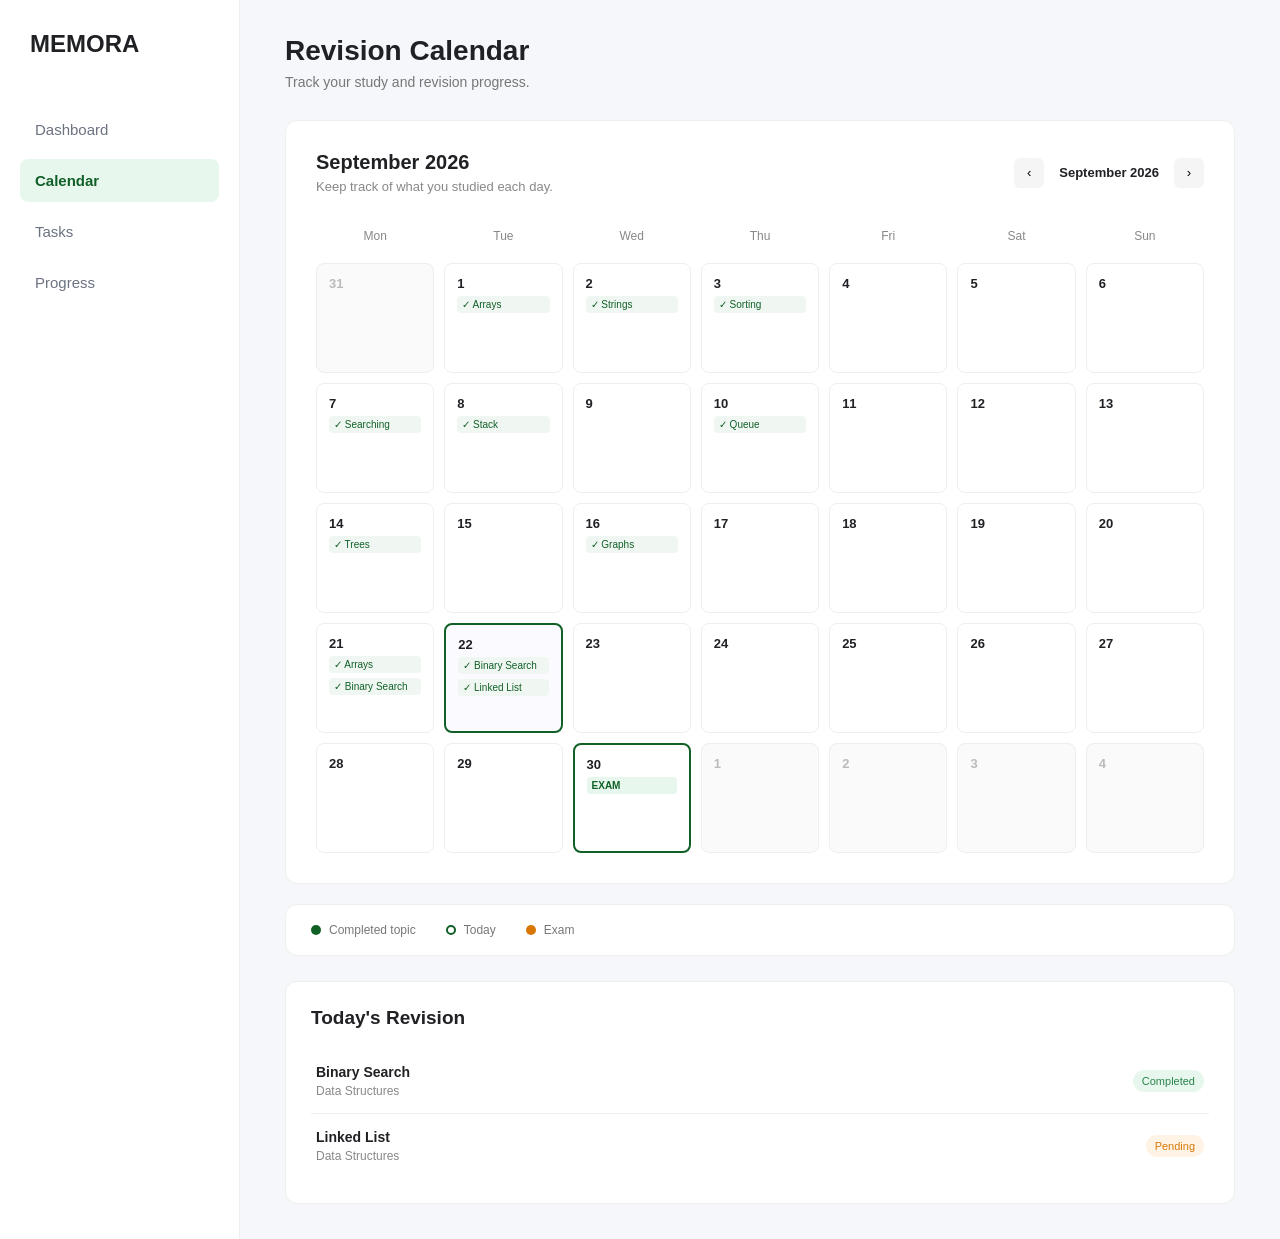
==== calendar.html @ a0c2cc6b "added functionality" ====
<!DOCTYPE html>
<html lang="en">

<head>

    <meta charset="UTF-8">

    <meta name="viewport" content="width=device-width, initial-scale=1.0">

    <title>Calendar - Memora</title>

    <link rel="stylesheet" href="style.css">


</head>


<body>
    <script src="script.js"></script>

    <div class="dashboard">


        <!-- ================= SIDEBAR ================= -->

        <aside class="sidebar">

            <div class="logo">
                <h2>MEMORA</h2>
            </div>


            <nav class="navigation">

                <a href="index.html" class="nav-item">
                    Dashboard
                </a>

                <a href="calendar.html" class="nav-item active">
                    Calendar
                </a>

                <a href="task.html" class="nav-item">
                    Tasks
                </a>

                <a href="progress.html" class="nav-item">
                    Progress
                </a>

            </nav>

        </aside>



        <!-- ================= MAIN ================= -->

        <main class="main-content">


            <header class="page-header">

                <div>

                    <h1>Revision Calendar</h1>

                    <p>
                        Track your study and revision progress.
                    </p>

                </div>

            </header>



            <!-- ================= CALENDAR CARD ================= -->

            <section class="calendar-page-card">


                <div class="calendar-top">

                    <div>

                        <h2>September 2026</h2>

                        <p>
                            Keep track of what you studied each day.
                        </p>

                    </div>


                    <div class="calendar-controls">

                        <button>‹</button>

                        <span>September 2026</span>

                        <button>›</button>

                    </div>

                </div>



                <!-- DAYS -->

                <div class="calendar large-calendar">


                    <div class="calendar-day-name">Mon</div>
                    <div class="calendar-day-name">Tue</div>
                    <div class="calendar-day-name">Wed</div>
                    <div class="calendar-day-name">Thu</div>
                    <div class="calendar-day-name">Fri</div>
                    <div class="calendar-day-name">Sat</div>
                    <div class="calendar-day-name">Sun</div>



                    <!-- WEEK 1 -->

                    <div class="day previous-month">
                        <span>31</span>
                    </div>

                    <div class="day">
                        <span>1</span>
                        <small>✓ Arrays</small>
                    </div>

                    <div class="day">
                        <span>2</span>
                        <small>✓ Strings</small>
                    </div>

                    <div class="day">
                        <span>3</span>
                        <small>✓ Sorting</small>
                    </div>

                    <div class="day">
                        <span>4</span>
                    </div>

                    <div class="day">
                        <span>5</span>
                    </div>

                    <div class="day">
                        <span>6</span>
                    </div>



                    <!-- WEEK 2 -->

                    <div class="day">
                        <span>7</span>
                        <small>✓ Searching</small>
                    </div>

                    <div class="day">
                        <span>8</span>
                        <small>✓ Stack</small>
                    </div>

                    <div class="day">
                        <span>9</span>
                    </div>

                    <div class="day">
                        <span>10</span>
                        <small>✓ Queue</small>
                    </div>

                    <div class="day">
                        <span>11</span>
                    </div>

                    <div class="day">
                        <span>12</span>
                    </div>

                    <div class="day">
                        <span>13</span>
                    </div>



                    <!-- WEEK 3 -->

                    <div class="day">
                        <span>14</span>
                        <small>✓ Trees</small>
                    </div>

                    <div class="day">
                        <span>15</span>
                    </div>

                    <div class="day">
                        <span>16</span>
                        <small>✓ Graphs</small>
                    </div>

                    <div class="day">
                        <span>17</span>
                    </div>

                    <div class="day">
                        <span>18</span>
                    </div>

                    <div class="day">
                        <span>19</span>
                    </div>

                    <div class="day">
                        <span>20</span>
                    </div>



                    <!-- WEEK 4 -->

                    <div class="day">
                        <span>21</span>

                        <small>✓ Arrays</small>

                        <small>✓ Binary Search</small>

                    </div>


                    <div class="day today">

                        <span>22</span>

                        <small>✓ Binary Search</small>

                        <small>✓ Linked List</small>

                    </div>


                    <div class="day">
                        <span>23</span>
                    </div>

                    <div class="day">
                        <span>24</span>
                    </div>

                    <div class="day">
                        <span>25</span>
                    </div>

                    <div class="day">
                        <span>26</span>
                    </div>

                    <div class="day">
                        <span>27</span>
                    </div>



                    <!-- WEEK 5 -->

                    <div class="day">
                        <span>28</span>
                    </div>

                    <div class="day">
                        <span>29</span>
                    </div>

                    <div class="day exam-day">

                        <span>30</span>

                        <small>EXAM</small>

                    </div>


                    <div class="day next-month">
                        <span>1</span>
                    </div>

                    <div class="day next-month">
                        <span>2</span>
                    </div>

                    <div class="day next-month">
                        <span>3</span>
                    </div>

                    <div class="day next-month">
                        <span>4</span>
                    </div>


                </div>

            </section>



            <!-- ================= LEGEND ================= -->

            <section class="calendar-info">

                <div class="legend-item">

                    <span class="legend completed-dot"></span>

                    <p>Completed topic</p>

                </div>


                <div class="legend-item">

                    <span class="legend today-dot"></span>

                    <p>Today</p>

                </div>


                <div class="legend-item">

                    <span class="legend exam-dot"></span>

                    <p>Exam</p>

                </div>

            </section>



            <!-- ================= TODAY ================= -->

            <section class="calendar-summary">

                <h2>Today's Revision</h2>

                <div class="revision-list">

                    <div class="revision-item">

                        <div>

                            <h3>Binary Search</h3>

                            <p>Data Structures</p>

                        </div>

                        <span class="completed-label">
                            Completed
                        </span>

                    </div>


                    <div class="revision-item">

                        <div>

                            <h3>Linked List</h3>

                            <p>Data Structures</p>

                        </div>

                        <span class="pending-label">
                            Pending
                        </span>

                    </div>

                </div>

            </section>


        </main>

    </div>

</body>

</html>
---- style.css ----
/* =========================================================
   RESET
========================================================= */

* {
    margin: 0;
    padding: 0;
    box-sizing: border-box;
}


body {
    font-family: Arial, sans-serif;

    background-color: #f5f7fb;

    color: #202124;
}


/* =========================================================
   DASHBOARD LAYOUT
========================================================= */

.dashboard {
    min-height: 100vh;

    display: flex;
}


/* =========================================================
   SIDEBAR
========================================================= */

.sidebar {
    width: 240px;

    min-height: 100vh;

    background-color: white;

    padding: 30px 20px;

    display: flex;
    flex-direction: column;

    border-right: 1px solid #eeeeee;

    flex-shrink: 0;
}


/* LOGO */

.logo {
    margin-bottom: 50px;

    padding-left: 10px;
}


.logo h2 {
    font-size: 24px;
}


.logo span {
    color: #106027;
}


/* NAVIGATION */

.navigation {
    display: flex;

    flex-direction: column;

    gap: 8px;
}


.nav-item {
    text-decoration: none;

    color: #6b7280;

    padding: 13px 15px;

    border-radius: 8px;

    display: flex;

    align-items: center;

    gap: 12px;

    font-size: 15px;
}


.nav-item:hover {
    background-color: #f0f7f2;

    color: #106027;
}


.nav-item.active {
    background-color: #e8f7ed;

    color: #106027;

    font-weight: 600;
}


/* =========================================================
   MAIN CONTENT
========================================================= */

.main-content {
    flex: 1;

    padding: 35px 45px;

    max-width: 1500px;

    width: 100%;
}


/* =========================================================
   HEADER
========================================================= */

.header {
    display: flex;

    justify-content: space-between;

    align-items: center;

    margin-bottom: 30px;
}


.welcome h1 {
    font-size: 28px;

    margin-bottom: 7px;
}


.welcome p {
    color: #777;

    font-size: 14px;
}


/* =========================================================
   GENERAL PAGE HEADER
   Used on Calendar, Tasks and Progress
========================================================= */

.page-header {
    display: flex;

    justify-content: space-between;

    align-items: center;

    margin-bottom: 30px;
}


.page-header h1 {
    font-size: 28px;

    margin-bottom: 7px;
}


.page-header p {
    color: #777;

    font-size: 14px;
}


/* =========================================================
   EXAM CARD
========================================================= */

.exam-card {
    background-color: #106027;

    color: white;

    border-radius: 15px;

    padding: 28px 32px;

    display: flex;

    align-items: center;

    justify-content: space-between;

    margin-bottom: 25px;
}


.small-heading {
    font-size: 11px;

    letter-spacing: 1px;

    opacity: 0.8;

    margin-bottom: 8px;
}


.exam-info h2 {
    font-size: 22px;

    margin-bottom: 8px;
}


.exam-date {
    font-size: 13px;

    opacity: 0.8;
}


.exam-countdown {
    text-align: center;
}


.exam-countdown span {
    font-size: 38px;

    font-weight: bold;
}


.exam-countdown p {
    font-size: 12px;

    opacity: 0.8;
}


.good-luck {
    text-align: right;
}


.good-luck p {
    font-size: 19px;

    font-weight: bold;

    margin-bottom: 5px;
}


.good-luck span {
    font-size: 13px;

    opacity: 0.8;
}


/* =========================================================
   STATISTICS
========================================================= */

.stats {
    display: grid;

    grid-template-columns: repeat(3, 1fr);

    gap: 20px;

    margin-bottom: 25px;
}


.stat-card {
    background-color: white;

    padding: 22px;

    border-radius: 12px;

    border: 1px solid #eeeeee;
}


.stat-top {
    display: flex;

    justify-content: space-between;

    align-items: center;

    margin-bottom: 15px;
}


.stat-top p {
    color: #777;

    font-size: 14px;
}


.stat-top span {
    color: #106027;

    font-weight: bold;
}


.stat-card h2 {
    font-size: 28px;

    margin-bottom: 8px;
}


.stat-description {
    color: #888;

    font-size: 12px;
}


/* =========================================================
   PROGRESS BAR
========================================================= */

.progress-bar {
    height: 7px;

    width: 100%;

    background-color: #eeeeee;

    border-radius: 10px;

    overflow: hidden;
}


.progress {
    height: 100%;

    width: 68%;

    background-color: #106027;
}


/* =========================================================
   TODAY'S PLAN
========================================================= */

.today-section,
.calendar-section {
    background-color: white;

    padding: 25px;

    border-radius: 12px;

    border: 1px solid #eeeeee;

    margin-bottom: 25px;
}


.section-header {
    display: flex;

    justify-content: space-between;

    align-items: center;

    margin-bottom: 20px;
}


.section-header h2 {
    font-size: 19px;

    margin-bottom: 5px;
}


.section-header p {
    color: #888;

    font-size: 13px;
}


/* =========================================================
   ADD TASK BUTTON
========================================================= */

.add-task {
    border: none;

    background-color: #106027;

    color: white;

    padding: 10px 16px;

    border-radius: 8px;

    cursor: pointer;

    font-size: 13px;
}


.add-task:hover {
    background-color: #087a28;
}


/* =========================================================
   TASK LIST
========================================================= */

.task-list {
    display: flex;

    flex-direction: column;
}


.task {
    display: flex;

    align-items: center;

    gap: 15px;

    padding: 15px 5px;

    border-bottom: 1px solid #eeeeee;
}


.task:last-child {
    border-bottom: none;
}


.task input {
    width: 17px;

    height: 17px;

    cursor: pointer;
}


.task-content {
    flex: 1;
}


.task-content h3 {
    font-size: 14px;

    margin-bottom: 4px;
}


.task-content p {
    font-size: 12px;

    color: #888;
}


/* TASK LABELS */

.task-status,
.task-priority {
    font-size: 11px;

    padding: 5px 9px;

    border-radius: 20px;
}


.task-status {
    background-color: #e8f7ed;

    color: #26834a;
}


.task-priority {
    background-color: #fff3e6;

    color: #d97706;
}


.task.completed .task-content h3 {
    text-decoration: line-through;

    color: #999;
}


/* =========================================================
   CALENDAR CONTROLS
========================================================= */

.calendar-controls {
    display: flex;

    align-items: center;

    gap: 15px;
}


.calendar-controls button {
    border: none;

    background-color: #f5f5f5;

    width: 30px;

    height: 30px;

    border-radius: 6px;

    cursor: pointer;
}


.calendar-controls button:hover {
    background-color: #e8f7ed;

    color: #106027;
}


.calendar-controls span {
    font-size: 13px;

    font-weight: 600;
}


/* =========================================================
   CALENDAR
========================================================= */

.calendar {
    display: grid;

    grid-template-columns: repeat(7, 1fr);

    gap: 8px;
}


.calendar-day-name {
    text-align: center;

    color: #888;

    font-size: 12px;

    padding: 10px;
}


.day {
    min-height: 80px;

    padding: 10px;

    border: 1px solid #eeeeee;

    border-radius: 8px;

    display: flex;

    flex-direction: column;

    gap: 5px;
}


.day>span {
    font-size: 13px;

    font-weight: 600;
}


.day small {
    font-size: 10px;

    color: #106027;

    background-color: #f0f7f2;

    padding: 3px 5px;

    border-radius: 4px;
}


.day.today {
    border: 2px solid #106027;

    background-color: #fafaff;
}


.next-month,
.previous-month {
    color: #bbb;

    background-color: #fafafa;
}


/* =========================================================
   CALENDAR PAGE
========================================================= */

.calendar-page-card {
    background-color: white;

    padding: 30px;

    border-radius: 12px;

    border: 1px solid #eeeeee;

    margin-bottom: 20px;
}


.calendar-top {
    display: flex;

    justify-content: space-between;

    align-items: center;

    margin-bottom: 25px;
}


.calendar-top h2 {
    font-size: 20px;

    margin-bottom: 5px;
}


.calendar-top p {
    color: #888;

    font-size: 13px;
}


/* LARGE CALENDAR */

.large-calendar {
    gap: 10px;
}


.large-calendar .day {
    min-height: 110px;

    padding: 12px;
}


/* EXAM DAY */

.exam-day {
    border: 2px solid #106027;
}


.exam-day small {
    background-color: #e8f7ed !important;

    color: #106027 !important;

    font-weight: bold;
}


/* =========================================================
   CALENDAR LEGEND
========================================================= */

.calendar-info {
    background-color: white;

    padding: 18px 25px;

    border-radius: 12px;

    border: 1px solid #eeeeee;

    display: flex;

    gap: 30px;

    margin-bottom: 25px;
}


.legend-item {
    display: flex;

    align-items: center;

    gap: 8px;
}


.legend-item p {
    font-size: 12px;

    color: #777;
}


.legend {
    width: 10px;

    height: 10px;

    border-radius: 50%;
}


.completed-dot {
    background-color: #106027;
}


.today-dot {
    border: 2px solid #106027;
}


.exam-dot {
    background-color: #d97706;
}


/* =========================================================
   CALENDAR TODAY'S REVISION
========================================================= */

.calendar-summary {
    background-color: white;

    padding: 25px;

    border-radius: 12px;

    border: 1px solid #eeeeee;
}


.calendar-summary h2 {
    font-size: 19px;

    margin-bottom: 20px;
}


.revision-list {
    display: flex;

    flex-direction: column;
}


.revision-item {
    display: flex;

    justify-content: space-between;

    align-items: center;

    padding: 15px 5px;

    border-bottom: 1px solid #eeeeee;
}


.revision-item:last-child {
    border-bottom: none;
}


.revision-item h3 {
    font-size: 14px;

    margin-bottom: 4px;
}


.revision-item p {
    font-size: 12px;

    color: #888;
}


.completed-label,
.pending-label {
    font-size: 11px;

    padding: 5px 9px;

    border-radius: 20px;
}


.completed-label {
    background-color: #e8f7ed;

    color: #26834a;
}


.pending-label {
    background-color: #fff3e6;

    color: #d97706;
}


/* =========================================================
   TASK PAGE
========================================================= */


/* TASK FILTERS */

.task-filters {
    display: flex;

    gap: 10px;

    margin-bottom: 25px;
}


.filter {
    border: 1px solid #eeeeee;

    background-color: white;

    padding: 9px 15px;

    border-radius: 7px;

    cursor: pointer;

    color: #777;

    font-size: 12px;
}


.filter:hover {
    color: #106027;
}


.filter.active {
    background-color: #106027;

    color: white;

    border-color: #106027;
}


/* ALL TASKS */

.all-tasks {
    background-color: white;

    border: 1px solid #eeeeee;

    border-radius: 12px;

    padding: 25px;
}


.task-group {
    margin-bottom: 30px;
}


.task-group:last-child {
    margin-bottom: 0;
}


.task-group h2 {
    font-size: 17px;

    margin-bottom: 15px;
}


/* FULL TASK */

.full-task {
    display: flex;

    align-items: center;

    gap: 15px;

    padding: 17px 5px;

    border-bottom: 1px solid #eeeeee;
}


.full-task:last-child {
    border-bottom: none;
}


.full-task input {
    width: 17px;

    height: 17px;

    cursor: pointer;
}


.full-task .task-content {
    flex: 1;
}


.full-task h3 {
    font-size: 14px;

    margin-bottom: 5px;
}


.full-task p {
    font-size: 12px;

    color: #888;
}


/* TASK PRIORITY */

.high-priority,
.medium-priority,
.full-task .task-status {
    font-size: 11px;

    padding: 5px 9px;

    border-radius: 20px;
}


.high-priority {
    background-color: #fff3e6;

    color: #d97706;
}


.medium-priority {
    background-color: #f0f0ff;

    color: #6366f1;
}


/* =========================================================
   PROGRESS PAGE
========================================================= */


/* OVERALL PROGRESS */

.overall-progress {
    background-color: white;

    border: 1px solid #eeeeee;

    border-radius: 12px;

    padding: 30px;

    display: flex;

    align-items: center;

    gap: 50px;

    margin-bottom: 25px;
}


/* PROGRESS CIRCLE */

.progress-circle {
    width: 150px;

    height: 150px;

    border-radius: 50%;

    border: 12px solid #e8f7ed;

    border-top-color: #106027;

    display: flex;

    align-items: center;

    justify-content: center;

    flex-shrink: 0;
}


.progress-circle div {
    text-align: center;
}


.progress-circle strong {
    display: block;

    font-size: 30px;
}


.progress-circle span {
    font-size: 11px;

    color: #888;
}


/* PROGRESS INFO */

.progress-info {
    flex: 1;
}


.progress-info h2 {
    font-size: 20px;

    margin-bottom: 7px;
}


.progress-info>p {
    color: #888;

    font-size: 13px;

    margin-bottom: 20px;
}


/* LARGE PROGRESS */

.large-progress-bar {
    height: 8px;

    background-color: #eeeeee;

    border-radius: 10px;

    overflow: hidden;

    margin-bottom: 20px;
}


.large-progress {
    height: 100%;

    width: 68%;

    background-color: #106027;
}


/* PROGRESS NUMBERS */

.progress-numbers {
    display: flex;

    gap: 40px;
}


.progress-numbers strong {
    display: block;

    font-size: 20px;
}


.progress-numbers span {
    font-size: 11px;

    color: #888;
}


/* =========================================================
   SUBJECT PROGRESS
========================================================= */

.subject-section {
    background-color: white;

    border: 1px solid #eeeeee;

    border-radius: 12px;

    padding: 25px;

    margin-bottom: 25px;
}


.subject-section h2,
.activity-section h2 {
    font-size: 19px;

    margin-bottom: 25px;
}


.subject {
    margin-bottom: 22px;
}


.subject:last-child {
    margin-bottom: 0;
}


.subject-header {
    display: flex;

    justify-content: space-between;

    margin-bottom: 8px;

    font-size: 13px;
}


.subject-header strong {
    color: #106027;
}


.subject-bar {
    height: 7px;

    background-color: #eeeeee;

    border-radius: 10px;

    overflow: hidden;
}


.subject-fill {
    height: 100%;

    background-color: #106027;
}


/* =========================================================
   AT RISK
========================================================= */

.risk-section {
    background-color: white;

    border: 1px solid #eeeeee;

    border-radius: 12px;

    padding: 25px;

    margin-bottom: 25px;
}


.risk-section .section-header {
    margin-bottom: 10px;
}


.risk-item {
    display: flex;

    justify-content: space-between;

    align-items: center;

    padding: 15px 5px;

    border-bottom: 1px solid #eeeeee;
}


.risk-item:last-child {
    border-bottom: none;
}


.risk-item h3 {
    font-size: 14px;

    margin-bottom: 4px;
}


.risk-item p {
    font-size: 12px;

    color: #888;
}


.risk-item span {
    font-size: 11px;

    padding: 5px 9px;

    border-radius: 20px;

    background-color: #fff3e6;

    color: #d97706;
}


/* =========================================================
   RECENT ACTIVITY
========================================================= */

.activity-section {
    background-color: white;

    border: 1px solid #eeeeee;

    border-radius: 12px;

    padding: 25px;
}


.activity {
    display: flex;

    align-items: center;

    gap: 15px;

    padding: 14px 5px;

    border-bottom: 1px solid #eeeeee;
}


.activity:last-child {
    border-bottom: none;
}


.activity>span {
    width: 30px;

    height: 30px;

    border-radius: 50%;

    background-color: #e8f7ed;

    color: #106027;

    display: flex;

    align-items: center;

    justify-content: center;

    font-size: 12px;
}


.activity h3 {
    font-size: 13px;

    margin-bottom: 4px;
}


.activity p {
    color: #888;

    font-size: 11px;
}


/* =========================================================
   RESPONSIVE DESIGN
========================================================= */


/* TABLET */

@media (max-width: 900px) {

    .sidebar {
        width: 190px;
    }


    .main-content {
        padding: 25px;
    }


    .exam-card {
        flex-direction: column;

        align-items: flex-start;

        gap: 20px;
    }


    .good-luck {
        text-align: left;
    }


    .overall-progress {
        gap: 30px;
    }

}


/* MOBILE */

@media (max-width: 700px) {

    .sidebar {
        display: none;
    }


    .main-content {
        padding: 20px;
    }


    .stats {
        grid-template-columns: 1fr;
    }


    .header {
        flex-direction: column;

        align-items: flex-start;

        gap: 20px;
    }


    .page-header {
        flex-direction: column;

        align-items: flex-start;

        gap: 15px;
    }


    .calendar {
        overflow-x: auto;

        min-width: 650px;
    }


    .calendar-page-card {
        overflow-x: auto;
    }


    .calendar-top {
        flex-direction: column;

        align-items: flex-start;

        gap: 20px;
    }


    .calendar-info {
        flex-direction: column;

        gap: 12px;
    }


    .overall-progress {
        flex-direction: column;

        align-items: flex-start;

        gap: 25px;
    }


    .progress-numbers {
        gap: 20px;
    }


    .task-filters {
        overflow-x: auto;

        padding-bottom: 5px;
    }

}


/* SMALL MOBILE */

@media (max-width: 500px) {

    .exam-card {
        padding: 22px;
    }


    .exam-info h2 {
        font-size: 18px;
    }


    .calendar-page-card,
    .all-tasks,
    .overall-progress,
    .subject-section,
    .risk-section,
    .activity-section {
        padding: 20px;
    }


    .full-task,
    .task,
    .revision-item,
    .risk-item {
        gap: 10px;
    }


    .progress-circle {
        width: 130px;

        height: 130px;
    }


    .progress-circle strong {
        font-size: 26px;
    }

}
/* =================================
   ADD TASK MODAL
================================= */

/* Dark background behind popup */

.modal-overlay {
    display: none;

    position: fixed;

    top: 0;
    left: 0;

    width: 100%;
    height: 100%;

    background: rgba(0, 0, 0, 0.45);

    justify-content: center;
    align-items: center;

    z-index: 9999;
}


/* Popup box */

.task-modal {
    width: 420px;

    background: white;

    padding: 25px;

    border-radius: 12px;

    box-shadow: 0 10px 40px rgba(0, 0, 0, 0.2);
}


/* Popup heading */

.modal-header {
    display: flex;

    justify-content: space-between;
    align-items: center;

    margin-bottom: 20px;
}

.modal-header h2 {
    margin: 0;

    font-size: 22px;

    color: #202124;
}


/* Close button */

.close-modal {
    border: none;

    background: transparent;

    font-size: 28px;

    color: #777;

    cursor: pointer;

    line-height: 1;
}

.close-modal:hover {
    color: #202124;
}


/* Form */

#newTaskForm {
    display: flex;

    flex-direction: column;

    gap: 8px;
}


/* Labels */

#newTaskForm label {
    font-size: 14px;

    font-weight: 600;

    color: #333;

    margin-top: 8px;
}


/* Inputs */

#newTaskForm input,
#newTaskForm select {
    width: 100%;

    padding: 11px 12px;

    border: 1px solid #dcdcdc;

    border-radius: 7px;

    font-size: 14px;

    background: white;

    outline: none;
}

#newTaskForm input:focus,
#newTaskForm select:focus {
    border-color: #106027;
}


/* Add Task button */

.save-task {
    width: 100%;

    margin-top: 15px;

    padding: 12px;

    border: none;

    border-radius: 7px;

    background: #106027;

    color: white;

    font-size: 15px;

    font-weight: 600;

    cursor: pointer;
}

.save-task:hover {
    background: #0b4d20;
}
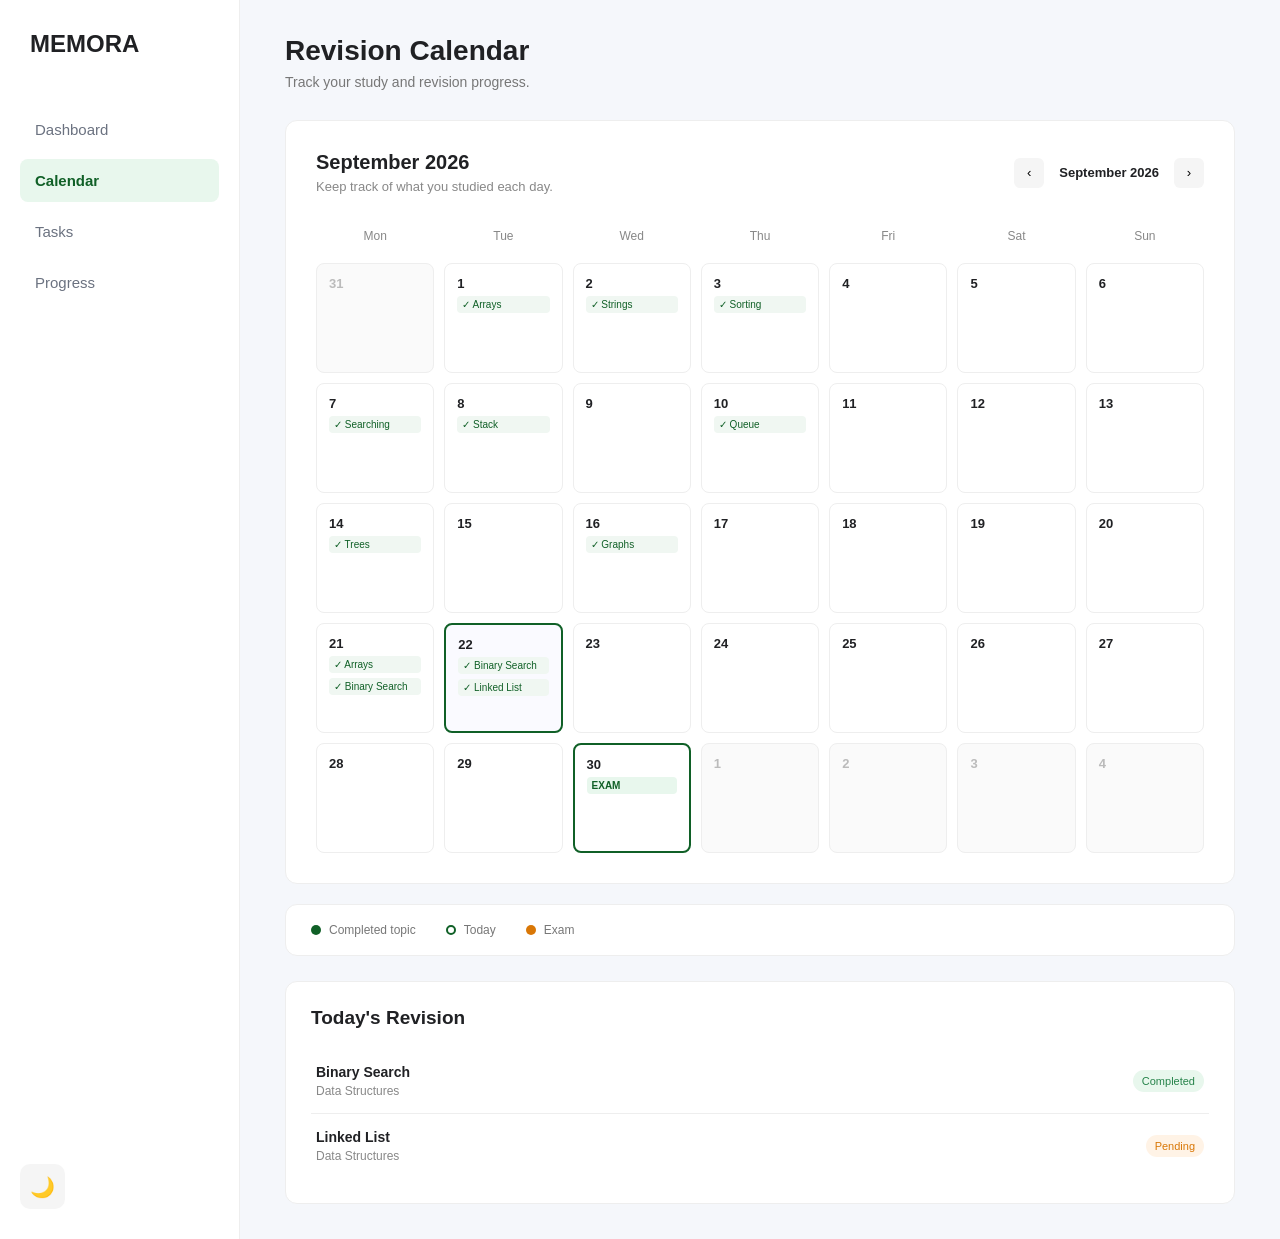
==== commit 731863a3: "Add dark mode styling" ====
--- a/calendar.html
+++ b/calendar.html
@@ -50,6 +50,10 @@
 
             </nav>
 
+            <!-- Night Mode -->
+            <button id="darkModeBtn" class="dark-mode-btn">
+                🌙
+            </button>
         </aside>
 
 
--- a/style.css
+++ b/style.css
@@ -48,8 +48,8 @@
     border-right: 1px solid #eeeeee;
 
     flex-shrink: 0;
-}
-
+    position: relative;
+}
 
 /* LOGO */
 
@@ -1640,19 +1640,19 @@
 
 #newTaskForm input,
 #newTaskForm select {
-    width: 100%;
-
-    padding: 11px 12px;
-
-    border: 1px solid #dcdcdc;
-
-    border-radius: 7px;
-
-    font-size: 14px;
-
-    background: white;
-
-    outline: none;
+    width:100%;
+
+    padding:11px 12px;
+
+    border:1px solid #dcdcdc;
+
+    border-radius:7px;
+
+    font-size:14px;
+
+    background:white;
+
+    outline:none;
 }
 
 #newTaskForm input:focus,
@@ -1664,27 +1664,297 @@
 /* Add Task button */
 
 .save-task {
-    width: 100%;
-
-    margin-top: 15px;
-
-    padding: 12px;
-
-    border: none;
-
-    border-radius: 7px;
-
-    background: #106027;
-
-    color: white;
-
-    font-size: 15px;
-
-    font-weight: 600;
-
-    cursor: pointer;
+    width:100%;
+
+    margin-top:15px;
+
+    padding:12px;
+
+    border:none;
+
+    border-radius:7px;
+
+    background:#106027;
+
+    color:white;
+
+    font-size:15px;
+
+    font-weight:600;
+
+    cursor:pointer;
 }
 
 .save-task:hover {
     background: #0b4d20;
 }
+
+
+/* Dark Mode */
+
+
+body.dark-mode {
+    background-color: #121212;
+    color: #f5f5f5;
+}
+
+/* Sidebar */
+
+body.dark-mode .sidebar {
+    background-color: #181818;
+    border-color: #333;
+}
+
+body.dark-mode .nav-item {
+    color: #aaa;
+}
+
+body.dark-mode .nav-item:hover {
+    background-color: #252525;
+}
+
+body.dark-mode .nav-item.active {
+    background-color: #263b2d;
+    color: #7ee49a;
+}
+
+/* Main headings and text */
+
+body.dark-mode h1,
+body.dark-mode h2,
+body.dark-mode h3,
+body.dark-mode p,
+body.dark-mode span {
+    color: #f5f5f5;
+}
+
+/* Cards */
+
+body.dark-mode .stat-card,
+body.dark-mode .today-section,
+body.dark-mode .calendar-section,
+body.dark-mode .calendar-page-card,
+body.dark-mode .calendar-info,
+body.dark-mode .calendar-summary,
+body.dark-mode .all-tasks,
+body.dark-mode .overall-progress,
+body.dark-mode .subject-section,
+body.dark-mode .risk-section,
+body.dark-mode .activity-section {
+    background-color: #1e1e1e;
+    border-color: #333;
+}
+
+/* Tasks */
+
+body.dark-mode .task,
+body.dark-mode .full-task,
+body.dark-mode .revision-item,
+body.dark-mode .risk-item,
+body.dark-mode .activity {
+    background-color: #1e1e1e;
+    border-color: #333;
+}
+
+/* Calendar */
+
+body.dark-mode .day {
+    background-color: #1e1e1e;
+    border-color: #333;
+}
+
+body.dark-mode .next-month,
+body.dark-mode .previous-month {
+    background-color: #181818;
+    color: #666;
+}
+
+/* Buttons */
+
+body.dark-mode .calendar-controls button,
+body.dark-mode .filter {
+    background-color: #2a2a2a;
+    color: #eee;
+    border-color: #444;
+}
+
+/* Theme button */
+
+body.dark-mode .theme-toggle {
+    background-color: #2a2a2a;
+    color: white;
+}
+
+
+
+/* Dark Mode Button */
+
+.dark-mode-btn{
+     margin-top: auto;
+
+    width: 45px;
+    height: 45px;
+
+    border: none;
+    border-radius: 10px;
+
+    background-color: #f5f5f5;
+
+    cursor: pointer;
+
+    font-size: 20px;
+
+    align-self: flex-start;
+}
+
+.dark-mode-btn:hover{
+    background-color:#e8f7ed;
+}
+
+.theme-toggle {
+    position: absolute;
+    bottom: 30px;
+    right: 20px;
+
+    width: 45px;
+    height: 45px;
+
+    border: none;
+    border-radius: 10px;
+
+    background-color: #f5f5f5;
+    font-size: 20px;
+
+    cursor: pointer;
+}
+
+.theme-toggle:hover {
+    background-color: #e8e8e8;
+}
+
+/* Dark Mode - Add Task Modal */
+
+body.dark-mode .task-modal {
+    background-color: #1e1e1e;
+    color: #f5f5f5;
+}
+
+body.dark-mode .modal-header h2 {
+    color: #f5f5f5;
+}
+
+body.dark-mode #newTaskForm label {
+    color: #ddd;
+}
+
+body.dark-mode #newTaskForm input,
+body.dark-mode #newTaskForm select {
+    background-color: #2a2a2a;
+    color: #f5f5f5;
+    border-color: #444;
+}
+
+body.dark-mode #newTaskForm input::placeholder {
+    color: #999;
+}
+
+body.dark-mode .close-modal {
+    color: #aaa;
+}
+
+body.dark-mode .close-modal:hover {
+    color: white;
+}
+
+/* Dark Mode Additional Fixes */
+
+/* Typography fixes for contrast */
+body.dark-mode .task-content p,
+body.dark-mode .full-task p,
+body.dark-mode .revision-item p,
+body.dark-mode .risk-item p,
+body.dark-mode .activity p,
+body.dark-mode .stat-description,
+body.dark-mode .stat-top p,
+body.dark-mode .welcome p,
+body.dark-mode .page-header p,
+body.dark-mode .section-header p,
+body.dark-mode .calendar-top p,
+body.dark-mode .legend-item p,
+body.dark-mode .progress-info > p,
+body.dark-mode .calendar-day-name,
+body.dark-mode .subject-header {
+    color: #aaa;
+}
+
+body.dark-mode .logo span,
+body.dark-mode .stat-top span,
+body.dark-mode .subject-header strong {
+    color: #7ee49a;
+}
+
+body.dark-mode .progress-circle span,
+body.dark-mode .progress-numbers span,
+body.dark-mode .exam-countdown p,
+body.dark-mode .good-luck span {
+    color: #aaa;
+}
+
+/* Labels and Tags */
+body.dark-mode .task-status,
+body.dark-mode .completed-label,
+body.dark-mode .day small,
+body.dark-mode .activity > span {
+    background-color: #1a2e21;
+    color: #7ee49a;
+}
+
+body.dark-mode .exam-day small {
+    background-color: #1a2e21 !important;
+    color: #7ee49a !important;
+}
+
+body.dark-mode .task-priority,
+body.dark-mode .high-priority,
+body.dark-mode .pending-label,
+body.dark-mode .risk-item span {
+    background-color: #3d2a13;
+    color: #ffb866;
+}
+
+body.dark-mode .medium-priority {
+    background-color: #22223b;
+    color: #9a9dff;
+}
+
+/* Progress Bars */
+body.dark-mode .progress-bar,
+body.dark-mode .large-progress-bar,
+body.dark-mode .subject-bar {
+    background-color: #333;
+}
+
+body.dark-mode .progress-circle {
+    border-color: #1a2e21;
+    border-top-color: #7ee49a;
+}
+
+/* Calendar elements */
+body.dark-mode .day.today {
+    border-color: #7ee49a;
+    background-color: #1a2e21;
+}
+
+body.dark-mode .exam-day {
+    border-color: #ffb866;
+}
+
+/* Dark Mode Button */
+body.dark-mode .dark-mode-btn {
+    background-color: #2a2a2a;
+    color: #f5f5f5;
+}
+
+body.dark-mode .dark-mode-btn:hover {
+    background-color: #3a3a3a;
+}
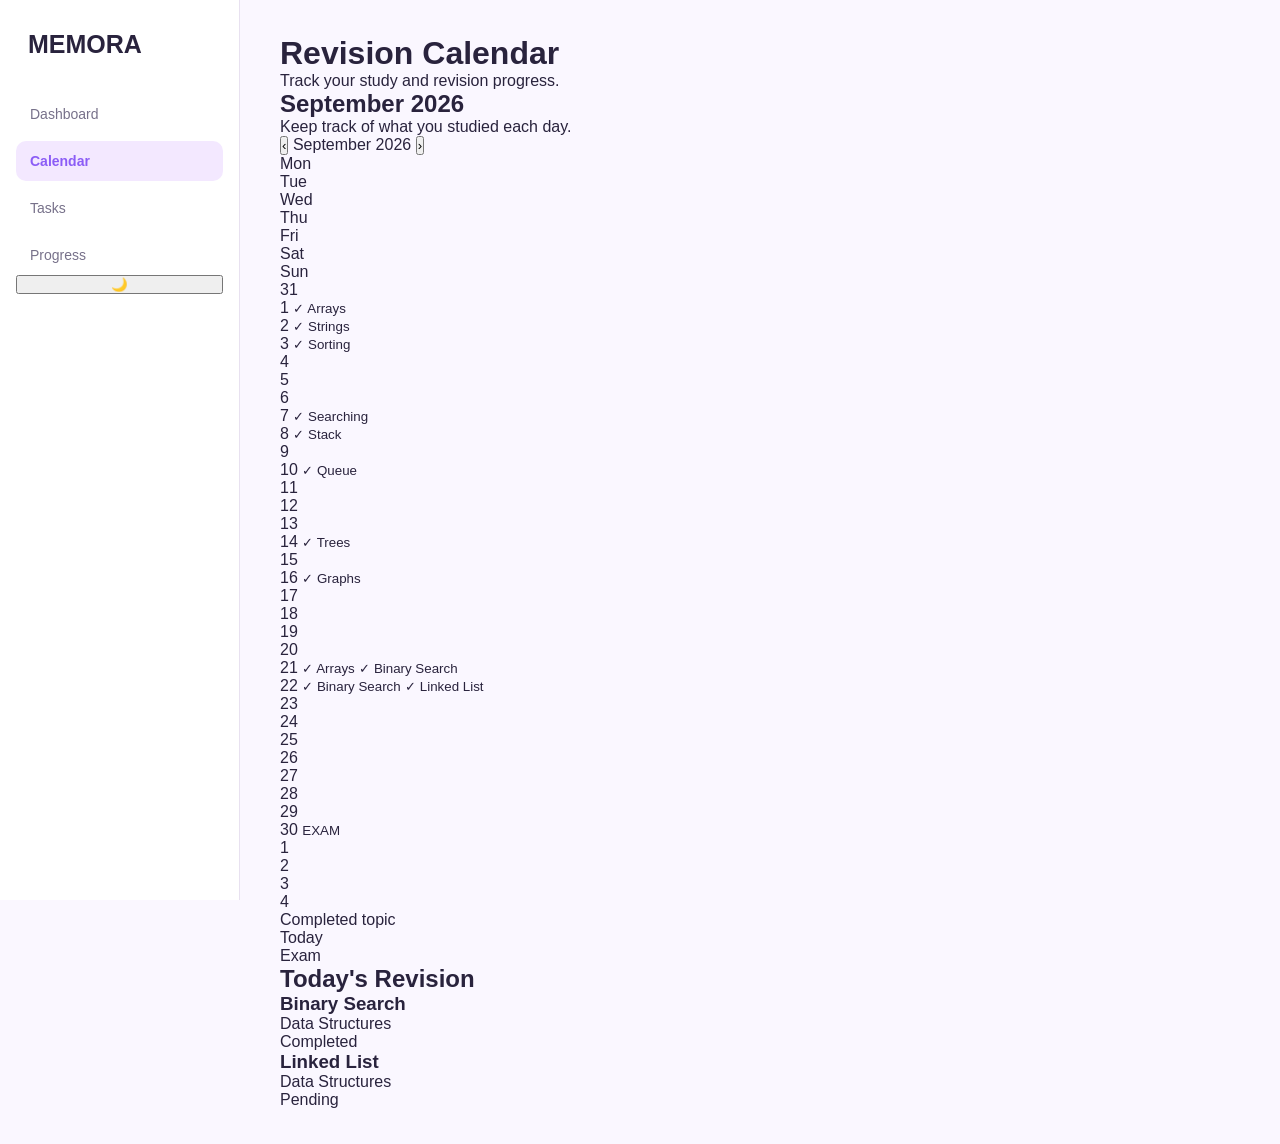
==== commit 1c58c6eb: "add css" ====
--- a/calendar.html
+++ b/calendar.html
@@ -10,6 +10,15 @@
     <title>Calendar - Memora</title>
 
     <link rel="stylesheet" href="style.css">
+    <script>
+
+        if (localStorage.getItem("theme") === "dark") {
+
+            document.documentElement.classList.add("dark-mode");
+
+        }
+
+    </script>
 
 
 </head>
--- a/style.css
+++ b/style.css
@@ -1,6 +1,6 @@
-/* =========================================================
-   RESET
-========================================================= */
+/* =========================================
+   MEMORA - MAIN STYLES
+========================================= */
 
 * {
     margin: 0;
@@ -8,1953 +8,1071 @@
     box-sizing: border-box;
 }
 
+:root {
+
+    --primary: #8B5CF6;
+    --primary-dark: #7C3AED;
+    --accent: #EC4899;
+
+    --light-purple: #F3E8FF;
+    --background: #FAF7FF;
+
+    --card: #FFFFFF;
+
+    --text: #29233D;
+    --muted: #77718A;
+
+    --border: #E8E1F0;
+
+    --sidebar-width: 240px;
+}
+
+
+/* =========================================
+   BODY
+========================================= */
 
 body {
-    font-family: Arial, sans-serif;
-
-    background-color: #f5f7fb;
-
-    color: #202124;
-}
-
-
-/* =========================================================
-   DASHBOARD LAYOUT
-========================================================= */
+
+    font-family:
+        -apple-system,
+        BlinkMacSystemFont,
+        "Segoe UI",
+        sans-serif;
+
+    background: var(--background);
+
+    color: var(--text);
+
+    transition:
+        background-color 0.3s ease,
+        color 0.3s ease;
+}
+
+
+/* =========================================
+   DASHBOARD
+========================================= */
 
 .dashboard {
+
+    display: flex;
+
     min-height: 100vh;
-
-    display: flex;
-}
-
-
-/* =========================================================
+}
+
+
+/* =========================================
    SIDEBAR
-========================================================= */
+========================================= */
 
 .sidebar {
-    width: 240px;
+
+    width: var(--sidebar-width);
 
     min-height: 100vh;
 
-    background-color: white;
-
-    padding: 30px 20px;
-
-    display: flex;
+    background: var(--card);
+
+    border-right: 1px solid var(--border);
+
+    padding: 25px 16px;
+
+    display: flex;
+
     flex-direction: column;
 
-    border-right: 1px solid #eeeeee;
-
-    flex-shrink: 0;
+    position: fixed;
+
+    left: 0;
+    top: 0;
+
+    transition:
+        background-color 0.3s ease,
+        border-color 0.3s ease;
+}
+
+
+/* =========================================
+   LOGO
+========================================= */
+
+.logo {
+
+    padding: 5px 12px 35px;
+}
+
+.logo h2 {
+
+    font-size: 25px;
+
+    font-weight: 700;
+
+    color: var(--text);
+}
+
+.logo h2 span {
+
+    color: var(--primary);
+}
+
+.logo p {
+
+    margin-top: 4px;
+
+    font-size: 11px;
+
+    color: var(--muted);
+}
+
+
+/* =========================================
+   NAVIGATION
+========================================= */
+
+.navigation {
+
+    display: flex;
+
+    flex-direction: column;
+
+    gap: 7px;
+}
+
+
+.nav-item {
+
+    display: flex;
+
+    align-items: center;
+
+    gap: 12px;
+
+    padding: 12px 14px;
+
+    border-radius: 10px;
+
+    text-decoration: none;
+
+    color: var(--muted);
+
+    font-size: 14px;
+
+    transition: all 0.25s ease;
+}
+
+
+.nav-icon {
+
+    width: 22px;
+
+    text-align: center;
+
+    font-size: 17px;
+}
+
+
+.nav-item:hover {
+
+    background: var(--light-purple);
+
+    color: var(--primary);
+}
+
+
+.nav-item.active {
+
+    background: var(--light-purple);
+
+    color: var(--primary);
+
+    font-weight: 600;
+}
+
+
+/* =========================================
+   THEME SWITCH
+========================================= */
+
+.theme-switch {
+
+    margin-top: auto;
+
+    display: flex;
+
+    align-items: center;
+
+    gap: 10px;
+
+    padding: 12px 10px;
+
+    border-radius: 10px;
+
+    color: var(--muted);
+
+    font-size: 13px;
+}
+
+
+#themeIcon {
+
+    width: 22px;
+
+    text-align: center;
+
+    font-size: 17px;
+}
+
+
+#themeText {
+
+    flex: 1;
+
+    color: var(--muted);
+
+    font-size: 13px;
+}
+
+
+/* Toggle button */
+
+.theme-toggle {
+
     position: relative;
-}
-
-/* LOGO */
-
-.logo {
-    margin-bottom: 50px;
-
-    padding-left: 10px;
-}
-
-
-.logo h2 {
-    font-size: 24px;
-}
-
-
-.logo span {
-    color: #106027;
-}
-
-
-/* NAVIGATION */
-
-.navigation {
+
+    width: 42px;
+
+    height: 23px;
+
+    border: none;
+
+    border-radius: 20px;
+
+    background: #E9E2F2;
+
+    cursor: pointer;
+
+    padding: 0;
+
+    transition:
+        background-color 0.3s ease;
+}
+
+
+.toggle-circle {
+
+    position: absolute;
+
+    top: 3px;
+
+    left: 3px;
+
+    width: 17px;
+
+    height: 17px;
+
+    border-radius: 50%;
+
+    background: #FFFFFF;
+
+    box-shadow:
+        0 1px 4px rgba(0, 0, 0, 0.2);
+
+    transition:
+        left 0.3s ease;
+}
+
+
+.theme-toggle:hover {
+
+    background: #DCCBFA;
+}
+
+
+/* =========================================
+   MAIN CONTENT
+========================================= */
+
+.main-content {
+
+    margin-left: var(--sidebar-width);
+
+    width: calc(100% - var(--sidebar-width));
+
+    padding: 35px 40px;
+}
+
+
+/* =========================================
+   TOP BAR
+========================================= */
+
+.topbar {
+
+    margin-bottom: 25px;
+}
+
+
+.topbar h1 {
+
+    font-size: 28px;
+
+    margin-bottom: 5px;
+}
+
+
+.topbar p {
+
+    color: var(--muted);
+
+    font-size: 14px;
+}
+
+
+/* =========================================
+   EXAM CARD
+========================================= */
+
+.exam-card {
+
+    background:
+        linear-gradient(135deg,
+            var(--primary),
+            var(--accent));
+
+    color: white;
+
+    border-radius: 18px;
+
+    padding: 25px 30px;
+
+    display: flex;
+
+    justify-content: space-between;
+
+    align-items: center;
+
+    margin-bottom: 25px;
+}
+
+
+.small-title {
+
+    font-size: 11px;
+
+    letter-spacing: 1px;
+
+    opacity: 0.8;
+
+    margin-bottom: 8px;
+}
+
+
+.exam-card h2 {
+
+    font-size: 23px;
+
+    margin-bottom: 7px;
+}
+
+
+.exam-card p {
+
+    font-size: 13px;
+
+    opacity: 0.9;
+}
+
+
+.exam-date {
+
+    width: 70px;
+
+    height: 70px;
+
+    border-radius: 14px;
+
+    background: rgba(255, 255, 255, 0.2);
+
     display: flex;
 
     flex-direction: column;
 
+    align-items: center;
+
+    justify-content: center;
+}
+
+
+.exam-date strong {
+
+    font-size: 25px;
+}
+
+
+.exam-date span {
+
+    font-size: 11px;
+
+    letter-spacing: 1px;
+}
+
+
+/* =========================================
+   STATS
+========================================= */
+
+.stats {
+
+    display: grid;
+
+    grid-template-columns:
+        repeat(4, 1fr);
+
+    gap: 18px;
+
+    margin-bottom: 25px;
+}
+
+
+.stat-card {
+
+    background: var(--card);
+
+    border: 1px solid var(--border);
+
+    border-radius: 14px;
+
+    padding: 18px;
+
+    display: flex;
+
+    align-items: center;
+
+    gap: 14px;
+
+    transition:
+        background-color 0.3s ease,
+        border-color 0.3s ease;
+}
+
+
+.stat-icon {
+
+    width: 42px;
+
+    height: 42px;
+
+    border-radius: 11px;
+
+    background: var(--light-purple);
+
+    display: flex;
+
+    align-items: center;
+
+    justify-content: center;
+
+    font-size: 18px;
+}
+
+
+.stat-card h3 {
+
+    font-size: 20px;
+
+    margin-bottom: 2px;
+}
+
+
+.stat-card p {
+
+    color: var(--muted);
+
+    font-size: 12px;
+}
+
+
+/* =========================================
+   CONTENT CARD
+========================================= */
+
+.content-card {
+
+    background: var(--card);
+
+    border: 1px solid var(--border);
+
+    border-radius: 15px;
+
+    padding: 22px;
+
+    margin-bottom: 20px;
+
+    transition:
+        background-color 0.3s ease,
+        border-color 0.3s ease;
+}
+
+
+.section-header {
+
+    display: flex;
+
+    justify-content: space-between;
+
+    align-items: center;
+
+    margin-bottom: 20px;
+}
+
+
+.section-header h2 {
+
+    font-size: 18px;
+
+    margin-bottom: 4px;
+}
+
+
+.section-header p {
+
+    font-size: 12px;
+
+    color: var(--muted);
+}
+
+
+.view-all {
+
+    color: var(--primary);
+
+    text-decoration: none;
+
+    font-size: 12px;
+
+    font-weight: 600;
+}
+
+
+.view-all:hover {
+
+    color: var(--primary-dark);
+}
+
+
+/* =========================================
+   TASK LIST
+========================================= */
+
+.task-list {
+
+    display: flex;
+
+    flex-direction: column;
+
+    gap: 10px;
+}
+
+
+.task-item {
+
+    display: flex;
+
+    align-items: center;
+
+    gap: 14px;
+
+    padding: 13px;
+
+    border-radius: 10px;
+
+    background: var(--background);
+
+    transition: background-color 0.3s ease;
+}
+
+
+.task-check {
+
+    width: 25px;
+
+    height: 25px;
+
+    border-radius: 50%;
+
+    background: var(--primary);
+
+    color: white;
+
+    display: flex;
+
+    align-items: center;
+
+    justify-content: center;
+
+    font-size: 12px;
+}
+
+
+.task-info {
+
+    flex: 1;
+}
+
+
+.task-info h3 {
+
+    font-size: 13px;
+
+    margin-bottom: 3px;
+}
+
+
+.task-info p {
+
+    color: var(--muted);
+
+    font-size: 11px;
+}
+
+
+.task-time {
+
+    color: var(--muted);
+
+    font-size: 11px;
+}
+
+
+/* =========================================
+   BOTTOM GRID
+========================================= */
+
+.bottom-grid {
+
+    display: grid;
+
+    grid-template-columns:
+        1.5fr 1fr;
+
+    gap: 20px;
+}
+
+
+/* =========================================
+   CALENDAR
+========================================= */
+
+.calendar-preview {
+
+    display: grid;
+
+    grid-template-columns:
+        repeat(5, 1fr);
+
     gap: 8px;
 }
 
 
-.nav-item {
-    text-decoration: none;
-
-    color: #6b7280;
-
-    padding: 13px 15px;
-
-    border-radius: 8px;
-
-    display: flex;
-
-    align-items: center;
-
-    gap: 12px;
-
-    font-size: 15px;
-}
-
-
-.nav-item:hover {
-    background-color: #f0f7f2;
-
-    color: #106027;
-}
-
-
-.nav-item.active {
-    background-color: #e8f7ed;
-
-    color: #106027;
+.calendar-day {
+
+    display: flex;
+
+    flex-direction: column;
+
+    align-items: center;
+
+    justify-content: center;
+
+    gap: 5px;
+
+    padding: 10px 5px;
+
+    border-radius: 10px;
+
+    background: var(--background);
+
+    color: var(--muted);
+}
+
+
+.calendar-day span {
+
+    font-size: 9px;
 
     font-weight: 600;
 }
 
 
-/* =========================================================
-   MAIN CONTENT
-========================================================= */
-
-.main-content {
-    flex: 1;
-
-    padding: 35px 45px;
-
-    max-width: 1500px;
-
-    width: 100%;
-}
-
-
-/* =========================================================
-   HEADER
-========================================================= */
-
-.header {
-    display: flex;
-
-    justify-content: space-between;
-
-    align-items: center;
-
-    margin-bottom: 30px;
-}
-
-
-.welcome h1 {
-    font-size: 28px;
-
-    margin-bottom: 7px;
-}
-
-
-.welcome p {
-    color: #777;
-
-    font-size: 14px;
-}
-
-
-/* =========================================================
-   GENERAL PAGE HEADER
-   Used on Calendar, Tasks and Progress
-========================================================= */
-
-.page-header {
-    display: flex;
-
-    justify-content: space-between;
-
-    align-items: center;
-
-    margin-bottom: 30px;
-}
-
-
-.page-header h1 {
-    font-size: 28px;
-
-    margin-bottom: 7px;
-}
-
-
-.page-header p {
-    color: #777;
-
-    font-size: 14px;
-}
-
-
-/* =========================================================
-   EXAM CARD
-========================================================= */
-
-.exam-card {
-    background-color: #106027;
+.calendar-day strong {
+
+    font-size: 18px;
+
+    color: var(--text);
+}
+
+
+.calendar-day small {
+
+    font-size: 9px;
+}
+
+
+.calendar-day.completed {
+
+    background: var(--light-purple);
+
+    color: var(--primary);
+}
+
+
+.calendar-day.completed strong {
+
+    color: var(--primary);
+}
+
+
+.calendar-day.today {
+
+    background: var(--primary);
 
     color: white;
-
-    border-radius: 15px;
-
-    padding: 28px 32px;
-
-    display: flex;
-
-    align-items: center;
-
-    justify-content: space-between;
-
-    margin-bottom: 25px;
-}
-
-
-.small-heading {
-    font-size: 11px;
-
-    letter-spacing: 1px;
-
-    opacity: 0.8;
-
-    margin-bottom: 8px;
-}
-
-
-.exam-info h2 {
-    font-size: 22px;
-
-    margin-bottom: 8px;
-}
-
-
-.exam-date {
-    font-size: 13px;
-
-    opacity: 0.8;
-}
-
-
-.exam-countdown {
-    text-align: center;
-}
-
-
-.exam-countdown span {
-    font-size: 38px;
-
-    font-weight: bold;
-}
-
-
-.exam-countdown p {
+}
+
+
+.calendar-day.today strong {
+
+    color: white;
+}
+
+
+/* =========================================
+   PROGRESS
+========================================= */
+
+.progress-container {
+
+    display: flex;
+
+    align-items: center;
+
+    justify-content: center;
+
+    gap: 30px;
+}
+
+
+.progress-circle {
+
+    width: 110px;
+
+    height: 110px;
+
+    border-radius: 50%;
+
+    background:
+        conic-gradient(var(--primary) 67%,
+            var(--light-purple) 67%);
+
+    display: flex;
+
+    align-items: center;
+
+    justify-content: center;
+
+    position: relative;
+}
+
+
+.progress-circle::before {
+
+    content: "";
+
+    position: absolute;
+
+    width: 80px;
+
+    height: 80px;
+
+    border-radius: 50%;
+
+    background: var(--card);
+}
+
+
+.progress-circle strong {
+
+    position: relative;
+
+    font-size: 20px;
+
+    color: var(--text);
+}
+
+
+.progress-details p {
+
+    color: var(--muted);
+
     font-size: 12px;
 
-    opacity: 0.8;
-}
-
-
-.good-luck {
-    text-align: right;
-}
-
-
-.good-luck p {
-    font-size: 19px;
-
-    font-weight: bold;
-
-    margin-bottom: 5px;
-}
-
-
-.good-luck span {
-    font-size: 13px;
-
-    opacity: 0.8;
-}
-
-
-/* =========================================================
-   STATISTICS
-========================================================= */
-
-.stats {
-    display: grid;
-
-    grid-template-columns: repeat(3, 1fr);
-
-    gap: 20px;
-
-    margin-bottom: 25px;
-}
-
-
-.stat-card {
-    background-color: white;
-
-    padding: 22px;
-
-    border-radius: 12px;
-
-    border: 1px solid #eeeeee;
-}
-
-
-.stat-top {
-    display: flex;
-
-    justify-content: space-between;
-
-    align-items: center;
-
-    margin-bottom: 15px;
-}
-
-
-.stat-top p {
-    color: #777;
-
-    font-size: 14px;
-}
-
-
-.stat-top span {
-    color: #106027;
-
-    font-weight: bold;
-}
-
-
-.stat-card h2 {
-    font-size: 28px;
-
-    margin-bottom: 8px;
-}
-
-
-.stat-description {
-    color: #888;
-
-    font-size: 12px;
-}
-
-
-/* =========================================================
-   PROGRESS BAR
-========================================================= */
-
-.progress-bar {
-    height: 7px;
-
-    width: 100%;
-
-    background-color: #eeeeee;
-
-    border-radius: 10px;
-
-    overflow: hidden;
-}
-
-
-.progress {
-    height: 100%;
-
-    width: 68%;
-
-    background-color: #106027;
-}
-
-
-/* =========================================================
-   TODAY'S PLAN
-========================================================= */
-
-.today-section,
-.calendar-section {
-    background-color: white;
-
-    padding: 25px;
-
-    border-radius: 12px;
-
-    border: 1px solid #eeeeee;
-
-    margin-bottom: 25px;
-}
-
-
-.section-header {
-    display: flex;
-
-    justify-content: space-between;
-
-    align-items: center;
-
-    margin-bottom: 20px;
-}
-
-
-.section-header h2 {
-    font-size: 19px;
-
-    margin-bottom: 5px;
-}
-
-
-.section-header p {
-    color: #888;
-
-    font-size: 13px;
-}
-
-
-/* =========================================================
-   ADD TASK BUTTON
-========================================================= */
-
-.add-task {
-    border: none;
-
-    background-color: #106027;
-
-    color: white;
-
-    padding: 10px 16px;
-
-    border-radius: 8px;
-
-    cursor: pointer;
-
-    font-size: 13px;
-}
-
-
-.add-task:hover {
-    background-color: #087a28;
-}
-
-
-/* =========================================================
-   TASK LIST
-========================================================= */
-
-.task-list {
-    display: flex;
-
-    flex-direction: column;
-}
-
-
-.task {
-    display: flex;
-
-    align-items: center;
-
-    gap: 15px;
-
-    padding: 15px 5px;
-
-    border-bottom: 1px solid #eeeeee;
-}
-
-
-.task:last-child {
-    border-bottom: none;
-}
-
-
-.task input {
-    width: 17px;
-
-    height: 17px;
-
-    cursor: pointer;
-}
-
-
-.task-content {
-    flex: 1;
-}
-
-
-.task-content h3 {
-    font-size: 14px;
-
-    margin-bottom: 4px;
-}
-
-
-.task-content p {
-    font-size: 12px;
-
-    color: #888;
-}
-
-
-/* TASK LABELS */
-
-.task-status,
-.task-priority {
-    font-size: 11px;
-
-    padding: 5px 9px;
-
-    border-radius: 20px;
-}
-
-
-.task-status {
-    background-color: #e8f7ed;
-
-    color: #26834a;
-}
-
-
-.task-priority {
-    background-color: #fff3e6;
-
-    color: #d97706;
-}
-
-
-.task.completed .task-content h3 {
-    text-decoration: line-through;
-
-    color: #999;
-}
-
-
-/* =========================================================
-   CALENDAR CONTROLS
-========================================================= */
-
-.calendar-controls {
-    display: flex;
-
-    align-items: center;
-
-    gap: 15px;
-}
-
-
-.calendar-controls button {
-    border: none;
-
-    background-color: #f5f5f5;
-
-    width: 30px;
-
-    height: 30px;
-
-    border-radius: 6px;
-
-    cursor: pointer;
-}
-
-
-.calendar-controls button:hover {
-    background-color: #e8f7ed;
-
-    color: #106027;
-}
-
-
-.calendar-controls span {
-    font-size: 13px;
-
-    font-weight: 600;
-}
-
-
-/* =========================================================
-   CALENDAR
-========================================================= */
-
-.calendar {
-    display: grid;
-
-    grid-template-columns: repeat(7, 1fr);
-
-    gap: 8px;
-}
-
-
-.calendar-day-name {
-    text-align: center;
-
-    color: #888;
-
-    font-size: 12px;
-
-    padding: 10px;
-}
-
-
-.day {
-    min-height: 80px;
-
-    padding: 10px;
-
-    border: 1px solid #eeeeee;
-
-    border-radius: 8px;
-
-    display: flex;
-
-    flex-direction: column;
-
-    gap: 5px;
-}
-
-
-.day>span {
-    font-size: 13px;
-
-    font-weight: 600;
-}
-
-
-.day small {
-    font-size: 10px;
-
-    color: #106027;
-
-    background-color: #f0f7f2;
-
-    padding: 3px 5px;
-
-    border-radius: 4px;
-}
-
-
-.day.today {
-    border: 2px solid #106027;
-
-    background-color: #fafaff;
-}
-
-
-.next-month,
-.previous-month {
-    color: #bbb;
-
-    background-color: #fafafa;
-}
-
-
-/* =========================================================
-   CALENDAR PAGE
-========================================================= */
-
-.calendar-page-card {
-    background-color: white;
-
-    padding: 30px;
-
-    border-radius: 12px;
-
-    border: 1px solid #eeeeee;
-
-    margin-bottom: 20px;
-}
-
-
-.calendar-top {
-    display: flex;
-
-    justify-content: space-between;
-
-    align-items: center;
-
-    margin-bottom: 25px;
-}
-
-
-.calendar-top h2 {
-    font-size: 20px;
-
-    margin-bottom: 5px;
-}
-
-
-.calendar-top p {
-    color: #888;
-
-    font-size: 13px;
-}
-
-
-/* LARGE CALENDAR */
-
-.large-calendar {
-    gap: 10px;
-}
-
-
-.large-calendar .day {
-    min-height: 110px;
-
-    padding: 12px;
-}
-
-
-/* EXAM DAY */
-
-.exam-day {
-    border: 2px solid #106027;
-}
-
-
-.exam-day small {
-    background-color: #e8f7ed !important;
-
-    color: #106027 !important;
-
-    font-weight: bold;
-}
-
-
-/* =========================================================
-   CALENDAR LEGEND
-========================================================= */
-
-.calendar-info {
-    background-color: white;
-
-    padding: 18px 25px;
-
-    border-radius: 12px;
-
-    border: 1px solid #eeeeee;
-
-    display: flex;
-
-    gap: 30px;
-
-    margin-bottom: 25px;
-}
-
-
-.legend-item {
-    display: flex;
-
-    align-items: center;
-
-    gap: 8px;
-}
-
-
-.legend-item p {
-    font-size: 12px;
-
-    color: #777;
-}
-
-
-.legend {
-    width: 10px;
-
-    height: 10px;
-
-    border-radius: 50%;
-}
-
-
-.completed-dot {
-    background-color: #106027;
-}
-
-
-.today-dot {
-    border: 2px solid #106027;
-}
-
-
-.exam-dot {
-    background-color: #d97706;
-}
-
-
-/* =========================================================
-   CALENDAR TODAY'S REVISION
-========================================================= */
-
-.calendar-summary {
-    background-color: white;
-
-    padding: 25px;
-
-    border-radius: 12px;
-
-    border: 1px solid #eeeeee;
-}
-
-
-.calendar-summary h2 {
-    font-size: 19px;
-
-    margin-bottom: 20px;
-}
-
-
-.revision-list {
-    display: flex;
-
-    flex-direction: column;
-}
-
-
-.revision-item {
-    display: flex;
-
-    justify-content: space-between;
-
-    align-items: center;
-
-    padding: 15px 5px;
-
-    border-bottom: 1px solid #eeeeee;
-}
-
-
-.revision-item:last-child {
-    border-bottom: none;
-}
-
-
-.revision-item h3 {
-    font-size: 14px;
-
-    margin-bottom: 4px;
-}
-
-
-.revision-item p {
-    font-size: 12px;
-
-    color: #888;
-}
-
-
-.completed-label,
-.pending-label {
-    font-size: 11px;
-
-    padding: 5px 9px;
-
-    border-radius: 20px;
-}
-
-
-.completed-label {
-    background-color: #e8f7ed;
-
-    color: #26834a;
-}
-
-
-.pending-label {
-    background-color: #fff3e6;
-
-    color: #d97706;
-}
-
-
-/* =========================================================
-   TASK PAGE
-========================================================= */
-
-
-/* TASK FILTERS */
-
-.task-filters {
-    display: flex;
-
-    gap: 10px;
-
-    margin-bottom: 25px;
-}
-
-
-.filter {
-    border: 1px solid #eeeeee;
-
-    background-color: white;
-
-    padding: 9px 15px;
-
-    border-radius: 7px;
-
-    cursor: pointer;
-
-    color: #777;
-
-    font-size: 12px;
-}
-
-
-.filter:hover {
-    color: #106027;
-}
-
-
-.filter.active {
-    background-color: #106027;
-
-    color: white;
-
-    border-color: #106027;
-}
-
-
-/* ALL TASKS */
-
-.all-tasks {
-    background-color: white;
-
-    border: 1px solid #eeeeee;
-
-    border-radius: 12px;
-
-    padding: 25px;
-}
-
-
-.task-group {
-    margin-bottom: 30px;
-}
-
-
-.task-group:last-child {
-    margin-bottom: 0;
-}
-
-
-.task-group h2 {
-    font-size: 17px;
-
-    margin-bottom: 15px;
-}
-
-
-/* FULL TASK */
-
-.full-task {
-    display: flex;
-
-    align-items: center;
-
-    gap: 15px;
-
-    padding: 17px 5px;
-
-    border-bottom: 1px solid #eeeeee;
-}
-
-
-.full-task:last-child {
-    border-bottom: none;
-}
-
-
-.full-task input {
-    width: 17px;
-
-    height: 17px;
-
-    cursor: pointer;
-}
-
-
-.full-task .task-content {
-    flex: 1;
-}
-
-
-.full-task h3 {
-    font-size: 14px;
-
-    margin-bottom: 5px;
-}
-
-
-.full-task p {
-    font-size: 12px;
-
-    color: #888;
-}
-
-
-/* TASK PRIORITY */
-
-.high-priority,
-.medium-priority,
-.full-task .task-status {
-    font-size: 11px;
-
-    padding: 5px 9px;
-
-    border-radius: 20px;
-}
-
-
-.high-priority {
-    background-color: #fff3e6;
-
-    color: #d97706;
-}
-
-
-.medium-priority {
-    background-color: #f0f0ff;
-
-    color: #6366f1;
-}
-
-
-/* =========================================================
-   PROGRESS PAGE
-========================================================= */
-
-
-/* OVERALL PROGRESS */
-
-.overall-progress {
-    background-color: white;
-
-    border: 1px solid #eeeeee;
-
-    border-radius: 12px;
-
-    padding: 30px;
-
-    display: flex;
-
-    align-items: center;
-
-    gap: 50px;
-
-    margin-bottom: 25px;
-}
-
-
-/* PROGRESS CIRCLE */
-
-.progress-circle {
-    width: 150px;
-
-    height: 150px;
-
-    border-radius: 50%;
-
-    border: 12px solid #e8f7ed;
-
-    border-top-color: #106027;
-
-    display: flex;
-
-    align-items: center;
-
-    justify-content: center;
-
-    flex-shrink: 0;
-}
-
-
-.progress-circle div {
-    text-align: center;
-}
-
-
-.progress-circle strong {
-    display: block;
-
-    font-size: 30px;
-}
-
-
-.progress-circle span {
-    font-size: 11px;
-
-    color: #888;
-}
-
-
-/* PROGRESS INFO */
-
-.progress-info {
-    flex: 1;
-}
-
-
-.progress-info h2 {
-    font-size: 20px;
-
-    margin-bottom: 7px;
-}
-
-
-.progress-info>p {
-    color: #888;
-
-    font-size: 13px;
-
-    margin-bottom: 20px;
-}
-
-
-/* LARGE PROGRESS */
-
-.large-progress-bar {
-    height: 8px;
-
-    background-color: #eeeeee;
-
-    border-radius: 10px;
-
-    overflow: hidden;
-
-    margin-bottom: 20px;
-}
-
-
-.large-progress {
-    height: 100%;
-
-    width: 68%;
-
-    background-color: #106027;
-}
-
-
-/* PROGRESS NUMBERS */
-
-.progress-numbers {
-    display: flex;
-
-    gap: 40px;
-}
-
-
-.progress-numbers strong {
-    display: block;
-
-    font-size: 20px;
-}
-
-
-.progress-numbers span {
-    font-size: 11px;
-
-    color: #888;
-}
-
-
-/* =========================================================
-   SUBJECT PROGRESS
-========================================================= */
-
-.subject-section {
-    background-color: white;
-
-    border: 1px solid #eeeeee;
-
-    border-radius: 12px;
-
-    padding: 25px;
-
-    margin-bottom: 25px;
-}
-
-
-.subject-section h2,
-.activity-section h2 {
-    font-size: 19px;
-
-    margin-bottom: 25px;
-}
-
-
-.subject {
-    margin-bottom: 22px;
-}
-
-
-.subject:last-child {
-    margin-bottom: 0;
-}
-
-
-.subject-header {
-    display: flex;
-
-    justify-content: space-between;
-
-    margin-bottom: 8px;
-
-    font-size: 13px;
-}
-
-
-.subject-header strong {
-    color: #106027;
-}
-
-
-.subject-bar {
-    height: 7px;
-
-    background-color: #eeeeee;
-
-    border-radius: 10px;
-
-    overflow: hidden;
-}
-
-
-.subject-fill {
-    height: 100%;
-
-    background-color: #106027;
-}
-
-
-/* =========================================================
-   AT RISK
-========================================================= */
-
-.risk-section {
-    background-color: white;
-
-    border: 1px solid #eeeeee;
-
-    border-radius: 12px;
-
-    padding: 25px;
-
-    margin-bottom: 25px;
-}
-
-
-.risk-section .section-header {
     margin-bottom: 10px;
 }
 
 
-.risk-item {
-    display: flex;
-
-    justify-content: space-between;
-
-    align-items: center;
-
-    padding: 15px 5px;
-
-    border-bottom: 1px solid #eeeeee;
-}
-
-
-.risk-item:last-child {
-    border-bottom: none;
-}
-
-
-.risk-item h3 {
-    font-size: 14px;
-
-    margin-bottom: 4px;
-}
-
-
-.risk-item p {
-    font-size: 12px;
-
-    color: #888;
-}
-
-
-.risk-item span {
-    font-size: 11px;
-
-    padding: 5px 9px;
-
-    border-radius: 20px;
-
-    background-color: #fff3e6;
-
-    color: #d97706;
-}
-
-
-/* =========================================================
-   RECENT ACTIVITY
-========================================================= */
-
-.activity-section {
-    background-color: white;
-
-    border: 1px solid #eeeeee;
-
-    border-radius: 12px;
-
-    padding: 25px;
-}
-
-
-.activity {
-    display: flex;
-
-    align-items: center;
-
-    gap: 15px;
-
-    padding: 14px 5px;
-
-    border-bottom: 1px solid #eeeeee;
-}
-
-
-.activity:last-child {
-    border-bottom: none;
-}
-
-
-.activity>span {
-    width: 30px;
-
-    height: 30px;
-
-    border-radius: 50%;
-
-    background-color: #e8f7ed;
-
-    color: #106027;
-
-    display: flex;
-
-    align-items: center;
-
-    justify-content: center;
-
-    font-size: 12px;
-}
-
-
-.activity h3 {
-    font-size: 13px;
-
-    margin-bottom: 4px;
-}
-
-
-.activity p {
-    color: #888;
-
-    font-size: 11px;
-}
-
-
-/* =========================================================
-   RESPONSIVE DESIGN
-========================================================= */
-
-
-/* TABLET */
+/* =========================================
+   DARK MODE
+========================================= */
+
+html.dark-mode {
+
+    --background: #12101A;
+
+    --card: #1E1B26;
+
+    --text: #F3F0F7;
+
+    --muted: #AAA3B8;
+
+    --border: #342D40;
+
+    --light-purple: #2E2347;
+}
+
+
+/* Dark sidebar */
+
+html.dark-mode .sidebar {
+
+    background: #18151F;
+
+    border-color: var(--border);
+}
+
+
+/* Dark navigation */
+
+html.dark-mode .nav-item:hover,
+html.dark-mode .nav-item.active {
+
+    background: #2E2347;
+
+    color: #C4B5FD;
+}
+
+
+/* Dark toggle */
+
+html.dark-mode .theme-toggle {
+
+    background: var(--primary);
+}
+
+
+html.dark-mode .toggle-circle {
+
+    left: 22px;
+}
+
+
+html.dark-mode .theme-toggle:hover {
+
+    background: var(--primary-dark);
+}
+
+
+/* Dark task */
+
+html.dark-mode .task-item {
+
+    background: #18151F;
+}
+
+
+/* Dark calendar */
+
+html.dark-mode .calendar-day {
+
+    background: #18151F;
+}
+
+
+html.dark-mode .calendar-day.completed {
+
+    background: #2E2347;
+}
+
+
+html.dark-mode .calendar-day.today {
+
+    background: var(--primary);
+}
+
+
+/* =========================================
+   MOBILE
+========================================= */
 
 @media (max-width: 900px) {
 
     .sidebar {
-        width: 190px;
-    }
-
+
+        width: 210px;
+    }
 
     .main-content {
+
+        margin-left: 210px;
+
+        width: calc(100% - 210px);
+
         padding: 25px;
     }
 
+    .stats {
+
+        grid-template-columns:
+            repeat(2, 1fr);
+    }
+
+    .bottom-grid {
+
+        grid-template-columns: 1fr;
+    }
+}
+
+
+/* =========================================
+   TABLET / MOBILE
+========================================= */
+
+@media (max-width: 700px) {
+
+    .sidebar {
+
+        width: 70px;
+
+        padding: 20px 10px;
+    }
+
+    .logo {
+
+        text-align: center;
+
+        padding-bottom: 30px;
+    }
+
+    .logo h2 {
+
+        font-size: 18px;
+    }
+
+    .logo p {
+
+        display: none;
+    }
+
+    .nav-item {
+
+        justify-content: center;
+
+        padding: 12px 5px;
+    }
+
+    .nav-item span:last-child {
+
+        display: none;
+    }
+
+    .theme-switch {
+
+        justify-content: center;
+
+        padding: 10px 0;
+    }
+
+    #themeText {
+
+        display: none;
+    }
+
+    .theme-toggle {
+
+        width: 35px;
+
+        height: 20px;
+    }
+
+    .toggle-circle {
+
+        width: 14px;
+
+        height: 14px;
+
+        top: 3px;
+
+        left: 3px;
+    }
+
+    html.dark-mode .toggle-circle {
+
+        left: 18px;
+    }
+
+    .main-content {
+
+        margin-left: 70px;
+
+        width: calc(100% - 70px);
+
+        padding: 20px;
+    }
+}
+
+
+/* =========================================
+   SMALL MOBILE
+========================================= */
+
+@media (max-width: 500px) {
+
+    .main-content {
+
+        padding: 15px;
+    }
+
+    .topbar h1 {
+
+        font-size: 22px;
+    }
 
     .exam-card {
+
+        padding: 20px;
+
         flex-direction: column;
 
         align-items: flex-start;
 
+        gap: 15px;
+    }
+
+    .stats {
+
+        grid-template-columns: 1fr;
+    }
+
+    .calendar-preview {
+
+        grid-template-columns:
+            repeat(3, 1fr);
+    }
+
+    .progress-container {
+
+        flex-direction: column;
+
         gap: 20px;
     }
-
-
-    .good-luck {
-        text-align: left;
-    }
-
-
-    .overall-progress {
-        gap: 30px;
-    }
-
-}
-
-
-/* MOBILE */
-
-@media (max-width: 700px) {
-
-    .sidebar {
-        display: none;
-    }
-
-
-    .main-content {
-        padding: 20px;
-    }
-
-
-    .stats {
-        grid-template-columns: 1fr;
-    }
-
-
-    .header {
-        flex-direction: column;
-
-        align-items: flex-start;
-
-        gap: 20px;
-    }
-
-
-    .page-header {
-        flex-direction: column;
-
-        align-items: flex-start;
-
-        gap: 15px;
-    }
-
-
-    .calendar {
-        overflow-x: auto;
-
-        min-width: 650px;
-    }
-
-
-    .calendar-page-card {
-        overflow-x: auto;
-    }
-
-
-    .calendar-top {
-        flex-direction: column;
-
-        align-items: flex-start;
-
-        gap: 20px;
-    }
-
-
-    .calendar-info {
-        flex-direction: column;
-
-        gap: 12px;
-    }
-
-
-    .overall-progress {
-        flex-direction: column;
-
-        align-items: flex-start;
-
-        gap: 25px;
-    }
-
-
-    .progress-numbers {
-        gap: 20px;
-    }
-
-
-    .task-filters {
-        overflow-x: auto;
-
-        padding-bottom: 5px;
-    }
-
-}
-
-
-/* SMALL MOBILE */
-
-@media (max-width: 500px) {
-
-    .exam-card {
-        padding: 22px;
-    }
-
-
-    .exam-info h2 {
-        font-size: 18px;
-    }
-
-
-    .calendar-page-card,
-    .all-tasks,
-    .overall-progress,
-    .subject-section,
-    .risk-section,
-    .activity-section {
-        padding: 20px;
-    }
-
-
-    .full-task,
-    .task,
-    .revision-item,
-    .risk-item {
-        gap: 10px;
-    }
-
-
-    .progress-circle {
-        width: 130px;
-
-        height: 130px;
-    }
-
-
-    .progress-circle strong {
-        font-size: 26px;
-    }
-
-}
-/* =================================
-   ADD TASK MODAL
-================================= */
-
-/* Dark background behind popup */
-
-.modal-overlay {
-    display: none;
-
-    position: fixed;
-
-    top: 0;
-    left: 0;
-
-    width: 100%;
-    height: 100%;
-
-    background: rgba(0, 0, 0, 0.45);
-
-    justify-content: center;
-    align-items: center;
-
-    z-index: 9999;
-}
-
-
-/* Popup box */
-
-.task-modal {
-    width: 420px;
-
-    background: white;
-
-    padding: 25px;
-
-    border-radius: 12px;
-
-    box-shadow: 0 10px 40px rgba(0, 0, 0, 0.2);
-}
-
-
-/* Popup heading */
-
-.modal-header {
-    display: flex;
-
-    justify-content: space-between;
-    align-items: center;
-
-    margin-bottom: 20px;
-}
-
-.modal-header h2 {
-    margin: 0;
-
-    font-size: 22px;
-
-    color: #202124;
-}
-
-
-/* Close button */
-
-.close-modal {
-    border: none;
-
-    background: transparent;
-
-    font-size: 28px;
-
-    color: #777;
-
-    cursor: pointer;
-
-    line-height: 1;
-}
-
-.close-modal:hover {
-    color: #202124;
-}
-
-
-/* Form */
-
-#newTaskForm {
-    display: flex;
-
-    flex-direction: column;
-
-    gap: 8px;
-}
-
-
-/* Labels */
-
-#newTaskForm label {
-    font-size: 14px;
-
-    font-weight: 600;
-
-    color: #333;
-
-    margin-top: 8px;
-}
-
-
-/* Inputs */
-
-#newTaskForm input,
-#newTaskForm select {
-    width:100%;
-
-    padding:11px 12px;
-
-    border:1px solid #dcdcdc;
-
-    border-radius:7px;
-
-    font-size:14px;
-
-    background:white;
-
-    outline:none;
-}
-
-#newTaskForm input:focus,
-#newTaskForm select:focus {
-    border-color: #106027;
-}
-
-
-/* Add Task button */
-
-.save-task {
-    width:100%;
-
-    margin-top:15px;
-
-    padding:12px;
-
-    border:none;
-
-    border-radius:7px;
-
-    background:#106027;
-
-    color:white;
-
-    font-size:15px;
-
-    font-weight:600;
-
-    cursor:pointer;
-}
-
-.save-task:hover {
-    background: #0b4d20;
-}
-
-
-/* Dark Mode */
-
-
-body.dark-mode {
-    background-color: #121212;
-    color: #f5f5f5;
-}
-
-/* Sidebar */
-
-body.dark-mode .sidebar {
-    background-color: #181818;
-    border-color: #333;
-}
-
-body.dark-mode .nav-item {
-    color: #aaa;
-}
-
-body.dark-mode .nav-item:hover {
-    background-color: #252525;
-}
-
-body.dark-mode .nav-item.active {
-    background-color: #263b2d;
-    color: #7ee49a;
-}
-
-/* Main headings and text */
-
-body.dark-mode h1,
-body.dark-mode h2,
-body.dark-mode h3,
-body.dark-mode p,
-body.dark-mode span {
-    color: #f5f5f5;
-}
-
-/* Cards */
-
-body.dark-mode .stat-card,
-body.dark-mode .today-section,
-body.dark-mode .calendar-section,
-body.dark-mode .calendar-page-card,
-body.dark-mode .calendar-info,
-body.dark-mode .calendar-summary,
-body.dark-mode .all-tasks,
-body.dark-mode .overall-progress,
-body.dark-mode .subject-section,
-body.dark-mode .risk-section,
-body.dark-mode .activity-section {
-    background-color: #1e1e1e;
-    border-color: #333;
-}
-
-/* Tasks */
-
-body.dark-mode .task,
-body.dark-mode .full-task,
-body.dark-mode .revision-item,
-body.dark-mode .risk-item,
-body.dark-mode .activity {
-    background-color: #1e1e1e;
-    border-color: #333;
-}
-
-/* Calendar */
-
-body.dark-mode .day {
-    background-color: #1e1e1e;
-    border-color: #333;
-}
-
-body.dark-mode .next-month,
-body.dark-mode .previous-month {
-    background-color: #181818;
-    color: #666;
-}
-
-/* Buttons */
-
-body.dark-mode .calendar-controls button,
-body.dark-mode .filter {
-    background-color: #2a2a2a;
-    color: #eee;
-    border-color: #444;
-}
-
-/* Theme button */
-
-body.dark-mode .theme-toggle {
-    background-color: #2a2a2a;
-    color: white;
-}
-
-
-
-/* Dark Mode Button */
-
-.dark-mode-btn{
-     margin-top: auto;
-
-    width: 45px;
-    height: 45px;
-
-    border: none;
-    border-radius: 10px;
-
-    background-color: #f5f5f5;
-
-    cursor: pointer;
-
-    font-size: 20px;
-
-    align-self: flex-start;
-}
-
-.dark-mode-btn:hover{
-    background-color:#e8f7ed;
-}
-
-.theme-toggle {
-    position: absolute;
-    bottom: 30px;
-    right: 20px;
-
-    width: 45px;
-    height: 45px;
-
-    border: none;
-    border-radius: 10px;
-
-    background-color: #f5f5f5;
-    font-size: 20px;
-
-    cursor: pointer;
-}
-
-.theme-toggle:hover {
-    background-color: #e8e8e8;
-}
-
-/* Dark Mode - Add Task Modal */
-
-body.dark-mode .task-modal {
-    background-color: #1e1e1e;
-    color: #f5f5f5;
-}
-
-body.dark-mode .modal-header h2 {
-    color: #f5f5f5;
-}
-
-body.dark-mode #newTaskForm label {
-    color: #ddd;
-}
-
-body.dark-mode #newTaskForm input,
-body.dark-mode #newTaskForm select {
-    background-color: #2a2a2a;
-    color: #f5f5f5;
-    border-color: #444;
-}
-
-body.dark-mode #newTaskForm input::placeholder {
-    color: #999;
-}
-
-body.dark-mode .close-modal {
-    color: #aaa;
-}
-
-body.dark-mode .close-modal:hover {
-    color: white;
-}
-
-/* Dark Mode Additional Fixes */
-
-/* Typography fixes for contrast */
-body.dark-mode .task-content p,
-body.dark-mode .full-task p,
-body.dark-mode .revision-item p,
-body.dark-mode .risk-item p,
-body.dark-mode .activity p,
-body.dark-mode .stat-description,
-body.dark-mode .stat-top p,
-body.dark-mode .welcome p,
-body.dark-mode .page-header p,
-body.dark-mode .section-header p,
-body.dark-mode .calendar-top p,
-body.dark-mode .legend-item p,
-body.dark-mode .progress-info > p,
-body.dark-mode .calendar-day-name,
-body.dark-mode .subject-header {
-    color: #aaa;
-}
-
-body.dark-mode .logo span,
-body.dark-mode .stat-top span,
-body.dark-mode .subject-header strong {
-    color: #7ee49a;
-}
-
-body.dark-mode .progress-circle span,
-body.dark-mode .progress-numbers span,
-body.dark-mode .exam-countdown p,
-body.dark-mode .good-luck span {
-    color: #aaa;
-}
-
-/* Labels and Tags */
-body.dark-mode .task-status,
-body.dark-mode .completed-label,
-body.dark-mode .day small,
-body.dark-mode .activity > span {
-    background-color: #1a2e21;
-    color: #7ee49a;
-}
-
-body.dark-mode .exam-day small {
-    background-color: #1a2e21 !important;
-    color: #7ee49a !important;
-}
-
-body.dark-mode .task-priority,
-body.dark-mode .high-priority,
-body.dark-mode .pending-label,
-body.dark-mode .risk-item span {
-    background-color: #3d2a13;
-    color: #ffb866;
-}
-
-body.dark-mode .medium-priority {
-    background-color: #22223b;
-    color: #9a9dff;
-}
-
-/* Progress Bars */
-body.dark-mode .progress-bar,
-body.dark-mode .large-progress-bar,
-body.dark-mode .subject-bar {
-    background-color: #333;
-}
-
-body.dark-mode .progress-circle {
-    border-color: #1a2e21;
-    border-top-color: #7ee49a;
-}
-
-/* Calendar elements */
-body.dark-mode .day.today {
-    border-color: #7ee49a;
-    background-color: #1a2e21;
-}
-
-body.dark-mode .exam-day {
-    border-color: #ffb866;
-}
-
-/* Dark Mode Button */
-body.dark-mode .dark-mode-btn {
-    background-color: #2a2a2a;
-    color: #f5f5f5;
-}
-
-body.dark-mode .dark-mode-btn:hover {
-    background-color: #3a3a3a;
-}
+}
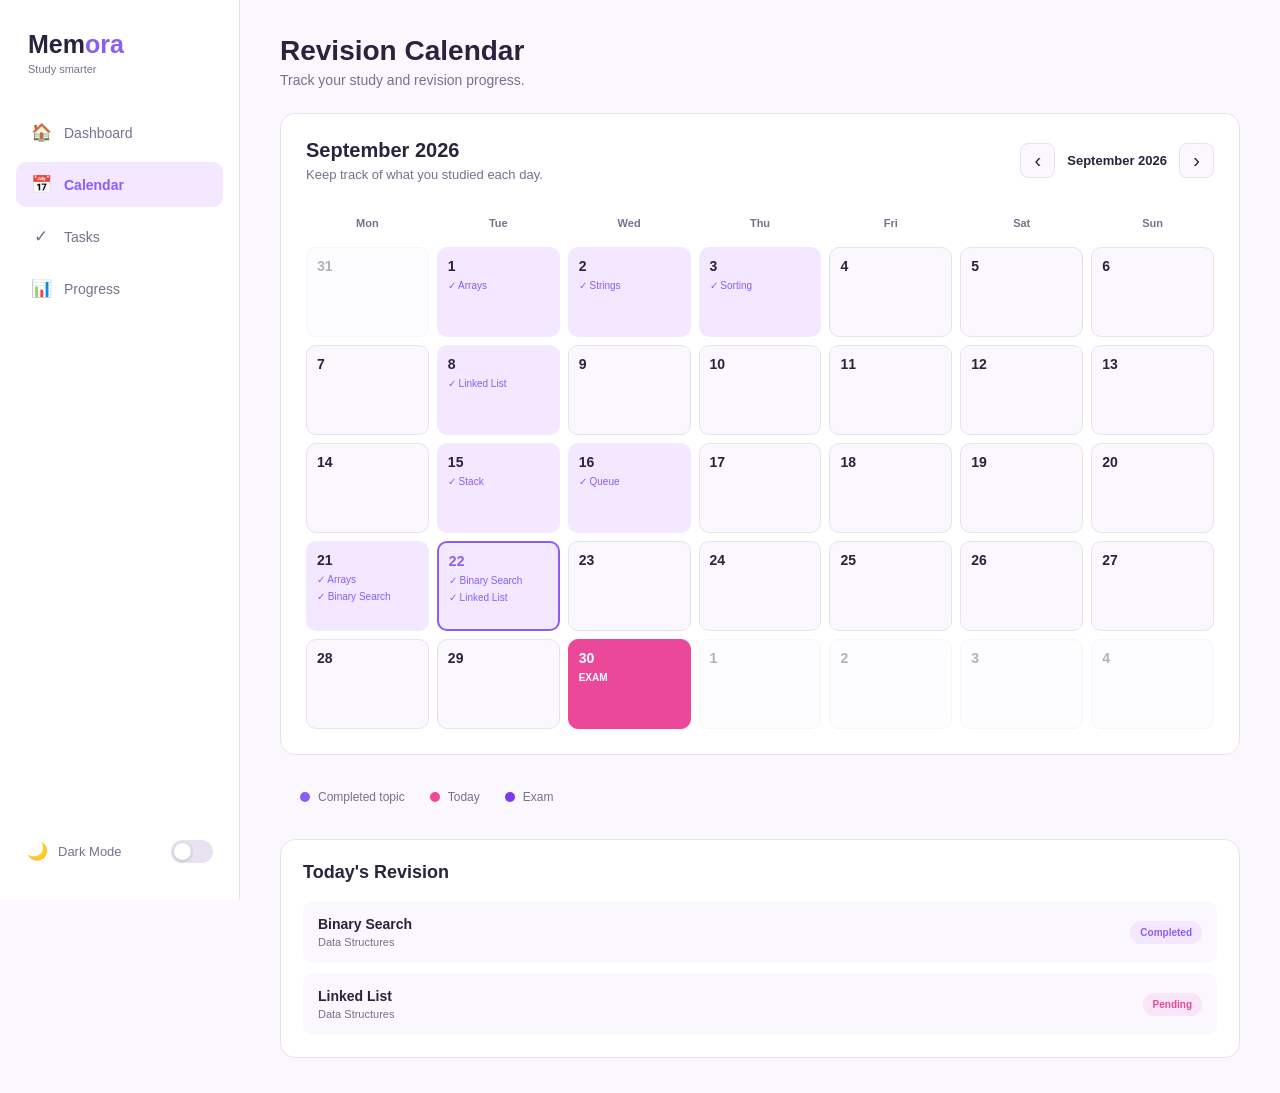
==== commit 69e77245: "adding functionality" ====
--- a/calendar.html
+++ b/calendar.html
@@ -4,28 +4,22 @@
 <head>
 
     <meta charset="UTF-8">
-
     <meta name="viewport" content="width=device-width, initial-scale=1.0">
 
     <title>Calendar - Memora</title>
 
     <link rel="stylesheet" href="style.css">
+
     <script>
-
         if (localStorage.getItem("theme") === "dark") {
-
             document.documentElement.classList.add("dark-mode");
-
         }
-
     </script>
 
-
 </head>
 
 
 <body>
-    <script src="script.js"></script>
 
     <div class="dashboard">
 
@@ -35,34 +29,95 @@
         <aside class="sidebar">
 
             <div class="logo">
-                <h2>MEMORA</h2>
+
+                <h2>
+                    Mem<span>ora</span>
+                </h2>
+
+                <p>
+                    Study smarter
+                </p>
+
             </div>
 
 
             <nav class="navigation">
 
                 <a href="index.html" class="nav-item">
-                    Dashboard
+
+                    <span class="nav-icon">
+                        🏠
+                    </span>
+
+                    <span>
+                        Dashboard
+                    </span>
+
                 </a>
 
+
                 <a href="calendar.html" class="nav-item active">
-                    Calendar
+
+                    <span class="nav-icon">
+                        📅
+                    </span>
+
+                    <span>
+                        Calendar
+                    </span>
+
                 </a>
 
+
                 <a href="task.html" class="nav-item">
-                    Tasks
+
+                    <span class="nav-icon">
+                        ✓
+                    </span>
+
+                    <span>
+                        Tasks
+                    </span>
+
                 </a>
 
+
                 <a href="progress.html" class="nav-item">
-                    Progress
+
+                    <span class="nav-icon">
+                        📊
+                    </span>
+
+                    <span>
+                        Progress
+                    </span>
+
                 </a>
 
             </nav>
 
-            <!-- Night Mode -->
-            <button id="darkModeBtn" class="dark-mode-btn">
-                🌙
-            </button>
+
+            <!-- THEME -->
+
+            <div class="theme-switch">
+
+                <span id="themeIcon">
+                    🌙
+                </span>
+
+                <span id="themeText">
+                    Dark Mode
+                </span>
+
+                <button id="themeToggle" class="theme-toggle" type="button" aria-label="Toggle dark mode"
+                    aria-pressed="false">
+
+                    <span class="toggle-circle"></span>
+
+                </button>
+
+            </div>
+
         </aside>
 
 
@@ -76,7 +131,9 @@
 
                 <div>
 
-                    <h1>Revision Calendar</h1>
+                    <h1>
+                        Revision Calendar
+                    </h1>
 
                     <p>
                         Track your study and revision progress.
@@ -88,7 +145,7 @@
 
 
 
-            <!-- ================= CALENDAR CARD ================= -->
+            <!-- CALENDAR -->
 
             <section class="calendar-page-card">
 
@@ -97,7 +154,9 @@
 
                     <div>
 
-                        <h2>September 2026</h2>
+                        <h2>
+                            September 2026
+                        </h2>
 
                         <p>
                             Keep track of what you studied each day.
@@ -108,30 +167,54 @@
 
                     <div class="calendar-controls">
 
-                        <button>‹</button>
-
-                        <span>September 2026</span>
-
-                        <button>›</button>
-
-                    </div>
-
-                </div>
-
-
-
-                <!-- DAYS -->
-
-                <div class="calendar large-calendar">
-
-
-                    <div class="calendar-day-name">Mon</div>
-                    <div class="calendar-day-name">Tue</div>
-                    <div class="calendar-day-name">Wed</div>
-                    <div class="calendar-day-name">Thu</div>
-                    <div class="calendar-day-name">Fri</div>
-                    <div class="calendar-day-name">Sat</div>
-                    <div class="calendar-day-name">Sun</div>
+                        <button type="button">
+                            ‹
+                        </button>
+
+                        <span>
+                            September 2026
+                        </span>
+
+                        <button type="button">
+                            ›
+                        </button>
+
+                    </div>
+
+                </div>
+
+
+
+                <div class="large-calendar">
+
+
+                    <div class="calendar-day-name">
+                        Mon
+                    </div>
+
+                    <div class="calendar-day-name">
+                        Tue
+                    </div>
+
+                    <div class="calendar-day-name">
+                        Wed
+                    </div>
+
+                    <div class="calendar-day-name">
+                        Thu
+                    </div>
+
+                    <div class="calendar-day-name">
+                        Fri
+                    </div>
+
+                    <div class="calendar-day-name">
+                        Sat
+                    </div>
+
+                    <div class="calendar-day-name">
+                        Sun
+                    </div>
 
 
 
@@ -141,17 +224,17 @@
                         <span>31</span>
                     </div>
 
-                    <div class="day">
+                    <div class="day completed">
                         <span>1</span>
                         <small>✓ Arrays</small>
                     </div>
 
-                    <div class="day">
+                    <div class="day completed">
                         <span>2</span>
                         <small>✓ Strings</small>
                     </div>
 
-                    <div class="day">
+                    <div class="day completed">
                         <span>3</span>
                         <small>✓ Sorting</small>
                     </div>
@@ -174,54 +257,52 @@
 
                     <div class="day">
                         <span>7</span>
-                        <small>✓ Searching</small>
-                    </div>
-
-                    <div class="day">
+                    </div>
+
+                    <div class="day completed">
                         <span>8</span>
+                        <small>✓ Linked List</small>
+                    </div>
+
+                    <div class="day">
+                        <span>9</span>
+                    </div>
+
+                    <div class="day">
+                        <span>10</span>
+                    </div>
+
+                    <div class="day">
+                        <span>11</span>
+                    </div>
+
+                    <div class="day">
+                        <span>12</span>
+                    </div>
+
+                    <div class="day">
+                        <span>13</span>
+                    </div>
+
+
+
+                    <!-- WEEK 3 -->
+
+                    <div class="day">
+                        <span>14</span>
+                    </div>
+
+                    <div class="day completed">
+                        <span>15</span>
                         <small>✓ Stack</small>
                     </div>
 
-                    <div class="day">
-                        <span>9</span>
-                    </div>
-
-                    <div class="day">
-                        <span>10</span>
+                    <div class="day completed">
+                        <span>16</span>
                         <small>✓ Queue</small>
                     </div>
 
                     <div class="day">
-                        <span>11</span>
-                    </div>
-
-                    <div class="day">
-                        <span>12</span>
-                    </div>
-
-                    <div class="day">
-                        <span>13</span>
-                    </div>
-
-
-
-                    <!-- WEEK 3 -->
-
-                    <div class="day">
-                        <span>14</span>
-                        <small>✓ Trees</small>
-                    </div>
-
-                    <div class="day">
-                        <span>15</span>
-                    </div>
-
-                    <div class="day">
-                        <span>16</span>
-                        <small>✓ Graphs</small>
-                    </div>
-
-                    <div class="day">
                         <span>17</span>
                     </div>
 
@@ -241,23 +322,34 @@
 
                     <!-- WEEK 4 -->
 
-                    <div class="day">
+                    <div class="day completed">
+
                         <span>21</span>
 
-                        <small>✓ Arrays</small>
-
-                        <small>✓ Binary Search</small>
+                        <small>
+                            ✓ Arrays
+                        </small>
+
+                        <small>
+                            ✓ Binary Search
+                        </small>
 
                     </div>
 
 
                     <div class="day today">
 
-                        <span>22</span>
-
-                        <small>✓ Binary Search</small>
-
-                        <small>✓ Linked List</small>
+                        <span>
+                            22
+                        </span>
+
+                        <small>
+                            ✓ Binary Search
+                        </small>
+
+                        <small>
+                            ✓ Linked List
+                        </small>
 
                     </div>
 
@@ -296,12 +388,15 @@
 
                     <div class="day exam-day">
 
-                        <span>30</span>
-
-                        <small>EXAM</small>
-
-                    </div>
-
+                        <span>
+                            30
+                        </span>
+
+                        <small>
+                            EXAM
+                        </small>
+
+                    </div>
 
                     <div class="day next-month">
                         <span>1</span>
@@ -326,7 +421,7 @@
 
 
 
-            <!-- ================= LEGEND ================= -->
+            <!-- LEGEND -->
 
             <section class="calendar-info">
 
@@ -334,7 +429,9 @@
 
                     <span class="legend completed-dot"></span>
 
-                    <p>Completed topic</p>
+                    <p>
+                        Completed topic
+                    </p>
 
                 </div>
 
@@ -343,7 +440,9 @@
 
                     <span class="legend today-dot"></span>
 
-                    <p>Today</p>
+                    <p>
+                        Today
+                    </p>
 
                 </div>
 
@@ -352,7 +451,9 @@
 
                     <span class="legend exam-dot"></span>
 
-                    <p>Exam</p>
+                    <p>
+                        Exam
+                    </p>
 
                 </div>
 
@@ -360,21 +461,29 @@
 
 
 
-            <!-- ================= TODAY ================= -->
+            <!-- TODAY -->
 
             <section class="calendar-summary">
 
-                <h2>Today's Revision</h2>
+                <h2>
+                    Today's Revision
+                </h2>
+
 
                 <div class="revision-list">
 
+
                     <div class="revision-item">
 
                         <div>
 
-                            <h3>Binary Search</h3>
-
-                            <p>Data Structures</p>
+                            <h3>
+                                Binary Search
+                            </h3>
+
+                            <p>
+                                Data Structures
+                            </p>
 
                         </div>
 
@@ -389,9 +498,13 @@
 
                         <div>
 
-                            <h3>Linked List</h3>
-
-                            <p>Data Structures</p>
+                            <h3>
+                                Linked List
+                            </h3>
+
+                            <p>
+                                Data Structures
+                            </p>
 
                         </div>
 
@@ -401,6 +514,7 @@
 
                     </div>
 
+
                 </div>
 
             </section>
@@ -410,6 +524,9 @@
 
     </div>
 
+
+    <script src="script.js"></script>
+
 </body>
 
 </html>
--- a/style.css
+++ b/style.css
@@ -1,6 +1,12 @@
-/* =========================================
-   MEMORA - MAIN STYLES
-========================================= */
+/* =====================================================
+   MEMORA
+   MAIN STYLESHEET
+===================================================== */
+
+
+/* =====================================================
+   RESET
+===================================================== */
 
 * {
     margin: 0;
@@ -8,40 +14,22 @@
     box-sizing: border-box;
 }
 
-:root {
-
-    --primary: #8B5CF6;
-    --primary-dark: #7C3AED;
-    --accent: #EC4899;
-
-    --light-purple: #F3E8FF;
-    --background: #FAF7FF;
-
-    --card: #FFFFFF;
-
-    --text: #29233D;
-    --muted: #77718A;
-
-    --border: #E8E1F0;
-
-    --sidebar-width: 240px;
-}
-
-
-/* =========================================
-   BODY
-========================================= */
+
+html {
+    scroll-behavior: smooth;
+}
+
 
 body {
-
     font-family:
         -apple-system,
         BlinkMacSystemFont,
         "Segoe UI",
+        Roboto,
+        Arial,
         sans-serif;
 
     background: var(--background);
-
     color: var(--text);
 
     transition:
@@ -50,9 +38,66 @@
 }
 
 
-/* =========================================
-   DASHBOARD
-========================================= */
+/* =====================================================
+   LIGHT THEME
+===================================================== */
+
+:root {
+
+    --primary: #8B5CF6;
+    --primary-dark: #7C3AED;
+
+    --accent: #EC4899;
+
+    --light-purple: #F3E8FF;
+
+    --background: #FAF7FF;
+
+    --card: #FFFFFF;
+
+    --text: #29233D;
+
+    --muted: #77718A;
+
+    --border: #E8E1F0;
+
+    --input: #FFFFFF;
+
+    --sidebar-width: 240px;
+}
+
+
+/* =====================================================
+   DARK THEME
+===================================================== */
+
+html.dark-mode {
+
+    --primary: #A78BFA;
+
+    --primary-dark: #8B5CF6;
+
+    --accent: #F472B6;
+
+    --light-purple: #2E2347;
+
+    --background: #12101A;
+
+    --card: #1E1B26;
+
+    --text: #F3F0F7;
+
+    --muted: #AAA3B8;
+
+    --border: #342D40;
+
+    --input: #18151F;
+}
+
+
+/* =====================================================
+   DASHBOARD LAYOUT
+===================================================== */
 
 .dashboard {
 
@@ -62,30 +107,32 @@
 }
 
 
-/* =========================================
+/* =====================================================
    SIDEBAR
-========================================= */
+===================================================== */
 
 .sidebar {
-
-    width: var(--sidebar-width);
-
-    min-height: 100vh;
-
-    background: var(--card);
-
-    border-right: 1px solid var(--border);
-
-    padding: 25px 16px;
-
-    display: flex;
-
-    flex-direction: column;
 
     position: fixed;
 
     left: 0;
     top: 0;
+
+    width: var(--sidebar-width);
+
+    height: 100vh;
+
+    background: var(--card);
+
+    border-right: 1px solid var(--border);
+
+    padding: 25px 16px;
+
+    display: flex;
+
+    flex-direction: column;
+
+    z-index: 100;
 
     transition:
         background-color 0.3s ease,
@@ -93,15 +140,16 @@
 }
 
 
-/* =========================================
+/* =====================================================
    LOGO
-========================================= */
+===================================================== */
 
 .logo {
 
     padding: 5px 12px 35px;
 }
 
+
 .logo h2 {
 
     font-size: 25px;
@@ -111,11 +159,13 @@
     color: var(--text);
 }
 
+
 .logo h2 span {
 
     color: var(--primary);
 }
 
+
 .logo p {
 
     margin-top: 4px;
@@ -126,9 +176,9 @@
 }
 
 
-/* =========================================
+/* =====================================================
    NAVIGATION
-========================================= */
+===================================================== */
 
 .navigation {
 
@@ -158,7 +208,10 @@
 
     font-size: 14px;
 
-    transition: all 0.25s ease;
+    transition:
+        background-color 0.2s ease,
+        color 0.2s ease,
+        transform 0.2s ease;
 }
 
 
@@ -177,6 +230,8 @@
     background: var(--light-purple);
 
     color: var(--primary);
+
+    transform: translateX(2px);
 }
 
 
@@ -190,9 +245,9 @@
 }
 
 
-/* =========================================
+/* =====================================================
    THEME SWITCH
-========================================= */
+===================================================== */
 
 .theme-switch {
 
@@ -207,6 +262,22 @@
     padding: 12px 10px;
 
     border-radius: 10px;
+}
+
+
+#themeIcon {
+
+    width: 22px;
+
+    text-align: center;
+
+    font-size: 17px;
+}
+
+
+#themeText {
+
+    flex: 1;
 
     color: var(--muted);
 
@@ -214,28 +285,6 @@
 }
 
 
-#themeIcon {
-
-    width: 22px;
-
-    text-align: center;
-
-    font-size: 17px;
-}
-
-
-#themeText {
-
-    flex: 1;
-
-    color: var(--muted);
-
-    font-size: 13px;
-}
-
-
-/* Toggle button */
-
 .theme-toggle {
 
     position: relative;
@@ -244,6 +293,8 @@
 
     height: 23px;
 
+    padding: 0;
+
     border: none;
 
     border-radius: 20px;
@@ -251,8 +302,6 @@
     background: #E9E2F2;
 
     cursor: pointer;
-
-    padding: 0;
 
     transition:
         background-color 0.3s ease;
@@ -264,11 +313,9 @@
     position: absolute;
 
     top: 3px;
-
     left: 3px;
 
     width: 17px;
-
     height: 17px;
 
     border-radius: 50%;
@@ -289,9 +336,27 @@
 }
 
 
-/* =========================================
+html.dark-mode .theme-toggle {
+
+    background: var(--primary);
+}
+
+
+html.dark-mode .toggle-circle {
+
+    left: 22px;
+}
+
+
+html.dark-mode .theme-toggle:hover {
+
+    background: var(--primary-dark);
+}
+
+
+/* =====================================================
    MAIN CONTENT
-========================================= */
+===================================================== */
 
 .main-content {
 
@@ -299,29 +364,46 @@
 
     width: calc(100% - var(--sidebar-width));
 
+    min-height: 100vh;
+
     padding: 35px 40px;
 }
 
 
-/* =========================================
-   TOP BAR
-========================================= */
-
-.topbar {
+/* =====================================================
+   HEADERS
+===================================================== */
+
+.topbar,
+.page-header,
+.header {
+
+    display: flex;
+
+    justify-content: space-between;
+
+    align-items: center;
 
     margin-bottom: 25px;
 }
 
 
-.topbar h1 {
+.topbar h1,
+.page-header h1,
+.header h1 {
 
     font-size: 28px;
 
+    color: var(--text);
+
     margin-bottom: 5px;
 }
 
 
-.topbar p {
+.topbar p,
+.page-header p,
+.header p,
+.welcome p {
 
     color: var(--muted);
 
@@ -329,9 +411,9 @@
 }
 
 
-/* =========================================
+/* =====================================================
    EXAM CARD
-========================================= */
+===================================================== */
 
 .exam-card {
 
@@ -348,10 +430,10 @@
 
     display: flex;
 
+    align-items: center;
+
     justify-content: space-between;
 
-    align-items: center;
-
     margin-bottom: 25px;
 }
 
@@ -418,9 +500,9 @@
 }
 
 
-/* =========================================
+/* =====================================================
    STATS
-========================================= */
+===================================================== */
 
 .stats {
 
@@ -460,7 +542,6 @@
 .stat-icon {
 
     width: 42px;
-
     height: 42px;
 
     border-radius: 11px;
@@ -481,6 +562,8 @@
 
     font-size: 20px;
 
+    color: var(--text);
+
     margin-bottom: 2px;
 }
 
@@ -493,21 +576,24 @@
 }
 
 
-/* =========================================
+/* =====================================================
    CONTENT CARD
-========================================= */
-
-.content-card {
+===================================================== */
+
+.content-card,
+.today-section,
+.calendar-page-card,
+.calendar-summary,
+.subject-section,
+.risk-section,
+.activity-section,
+.overall-progress {
 
     background: var(--card);
 
     border: 1px solid var(--border);
 
     border-radius: 15px;
-
-    padding: 22px;
-
-    margin-bottom: 20px;
 
     transition:
         background-color 0.3s ease,
@@ -515,6 +601,14 @@
 }
 
 
+.content-card {
+
+    padding: 22px;
+
+    margin-bottom: 20px;
+}
+
+
 .section-header {
 
     display: flex;
@@ -531,6 +625,8 @@
 
     font-size: 18px;
 
+    color: var(--text);
+
     margin-bottom: 4px;
 }
 
@@ -561,9 +657,9 @@
 }
 
 
-/* =========================================
-   TASK LIST
-========================================= */
+/* =====================================================
+   DASHBOARD TASKS
+===================================================== */
 
 .task-list {
 
@@ -588,17 +684,16 @@
     border-radius: 10px;
 
     background: var(--background);
-
-    transition: background-color 0.3s ease;
 }
 
 
 .task-check {
 
     width: 25px;
-
     height: 25px;
 
+    flex-shrink: 0;
+
     border-radius: 50%;
 
     background: var(--primary);
@@ -625,6 +720,8 @@
 
     font-size: 13px;
 
+    color: var(--text);
+
     margin-bottom: 3px;
 }
 
@@ -645,9 +742,9 @@
 }
 
 
-/* =========================================
+/* =====================================================
    BOTTOM GRID
-========================================= */
+===================================================== */
 
 .bottom-grid {
 
@@ -660,9 +757,9 @@
 }
 
 
-/* =========================================
-   CALENDAR
-========================================= */
+/* =====================================================
+   SMALL CALENDAR
+===================================================== */
 
 .calendar-preview {
 
@@ -747,9 +844,9 @@
 }
 
 
-/* =========================================
-   PROGRESS
-========================================= */
+/* =====================================================
+   PROGRESS CIRCLE
+===================================================== */
 
 .progress-container {
 
@@ -782,6 +879,8 @@
     justify-content: center;
 
     position: relative;
+
+    flex-shrink: 0;
 }
 
 
@@ -805,9 +904,37 @@
 
     position: relative;
 
+    color: var(--text);
+
     font-size: 20px;
-
-    color: var(--text);
+}
+
+
+.progress-circle>div {
+
+    position: relative;
+
+    z-index: 2;
+
+    display: flex;
+
+    flex-direction: column;
+
+    align-items: center;
+}
+
+
+.progress-circle>div strong {
+
+    font-size: 28px;
+}
+
+
+.progress-circle>div span {
+
+    color: var(--muted);
+
+    font-size: 10px;
 }
 
 
@@ -821,114 +948,1139 @@
 }
 
 
-/* =========================================
-   DARK MODE
-========================================= */
-
-html.dark-mode {
-
-    --background: #12101A;
-
-    --card: #1E1B26;
-
-    --text: #F3F0F7;
-
-    --muted: #AAA3B8;
-
-    --border: #342D40;
-
-    --light-purple: #2E2347;
-}
-
-
-/* Dark sidebar */
-
-html.dark-mode .sidebar {
-
-    background: #18151F;
+.legend-dot {
+
+    display: inline-block;
+
+    width: 8px;
+    height: 8px;
+
+    border-radius: 50%;
+
+    margin-right: 5px;
+}
+
+
+.remaining-dot {
+
+    background: var(--light-purple);
+}
+
+
+/* =====================================================
+   CALENDAR PAGE
+===================================================== */
+
+.calendar-page-card {
+
+    padding: 25px;
+
+    margin-bottom: 20px;
+}
+
+
+.calendar-top {
+
+    display: flex;
+
+    align-items: center;
+
+    justify-content: space-between;
+
+    margin-bottom: 25px;
+}
+
+
+.calendar-top h2 {
+
+    font-size: 20px;
+
+    color: var(--text);
+
+    margin-bottom: 5px;
+}
+
+
+.calendar-top p {
+
+    font-size: 13px;
+
+    color: var(--muted);
+}
+
+
+.calendar-controls {
+
+    display: flex;
+
+    align-items: center;
+
+    gap: 12px;
+}
+
+
+.calendar-controls button {
+
+    width: 35px;
+    height: 35px;
+
+    border: 1px solid var(--border);
+
+    border-radius: 8px;
+
+    background: var(--background);
+
+    color: var(--text);
+
+    cursor: pointer;
+
+    font-size: 20px;
+}
+
+
+.calendar-controls button:hover {
+
+    background: var(--light-purple);
+
+    color: var(--primary);
+}
+
+
+.calendar-controls span {
+
+    font-size: 13px;
+
+    font-weight: 600;
+
+    color: var(--text);
+}
+
+
+.large-calendar {
+
+    display: grid;
+
+    grid-template-columns:
+        repeat(7, 1fr);
+
+    gap: 8px;
+}
+
+
+.calendar-day-name {
+
+    text-align: center;
+
+    padding: 10px 5px;
+
+    font-size: 11px;
+
+    font-weight: 600;
+
+    color: var(--muted);
+}
+
+
+.day {
+
+    min-height: 90px;
+
+    padding: 10px;
+
+    border: 1px solid var(--border);
+
+    border-radius: 10px;
+
+    background: var(--background);
+
+    color: var(--text);
+
+    display: flex;
+
+    flex-direction: column;
+
+    gap: 6px;
+
+    transition: 0.2s ease;
+}
+
+
+.day:hover {
+
+    border-color: var(--primary);
+
+    background: var(--light-purple);
+}
+
+
+.day>span {
+
+    font-size: 14px;
+
+    font-weight: 600;
+}
+
+
+.day small {
+
+    font-size: 10px;
+
+    color: var(--primary);
+}
+
+
+.day.previous-month,
+.day.next-month {
+
+    opacity: 0.35;
+}
+
+
+.day.completed {
+
+    background: var(--light-purple);
+
+    border-color: transparent;
+}
+
+
+.day.today {
+
+    border: 2px solid var(--primary);
+
+    background: var(--light-purple);
+}
+
+
+.day.today>span {
+
+    color: var(--primary);
+}
+
+
+.day.exam-day {
+
+    background: var(--accent);
+
+    color: white;
+
+    border-color: var(--accent);
+}
+
+
+.day.exam-day small {
+
+    color: white;
+
+    font-weight: 700;
+}
+
+
+/* =====================================================
+   CALENDAR LEGEND
+===================================================== */
+
+.calendar-info {
+
+    display: flex;
+
+    align-items: center;
+
+    gap: 25px;
+
+    padding: 15px 20px;
+
+    margin-bottom: 20px;
+}
+
+
+.legend-item {
+
+    display: flex;
+
+    align-items: center;
+
+    gap: 8px;
+}
+
+
+.legend-item p {
+
+    color: var(--muted);
+
+    font-size: 12px;
+}
+
+
+.legend {
+
+    width: 10px;
+    height: 10px;
+
+    border-radius: 50%;
+}
+
+
+.completed-dot {
+
+    background: var(--primary);
+}
+
+
+.today-dot {
+
+    background: var(--accent);
+}
+
+
+.exam-dot {
+
+    background: var(--primary-dark);
+}
+
+
+/* =====================================================
+   REVISION SUMMARY
+===================================================== */
+
+.calendar-summary {
+
+    padding: 22px;
+}
+
+
+.calendar-summary h2 {
+
+    color: var(--text);
+
+    font-size: 18px;
+
+    margin-bottom: 18px;
+}
+
+
+.revision-list {
+
+    display: flex;
+
+    flex-direction: column;
+
+    gap: 10px;
+}
+
+
+.revision-item {
+
+    display: flex;
+
+    justify-content: space-between;
+
+    align-items: center;
+
+    padding: 15px;
+
+    border-radius: 10px;
+
+    background: var(--background);
+}
+
+
+.revision-item h3 {
+
+    color: var(--text);
+
+    font-size: 14px;
+
+    margin-bottom: 4px;
+}
+
+
+.revision-item p {
+
+    color: var(--muted);
+
+    font-size: 11px;
+}
+
+
+.completed-label,
+.pending-label {
+
+    padding: 6px 10px;
+
+    border-radius: 20px;
+
+    font-size: 10px;
+
+    font-weight: 600;
+}
+
+
+.completed-label {
+
+    background: var(--light-purple);
+
+    color: var(--primary);
+}
+
+
+.pending-label {
+
+    background: rgba(236, 72, 153, 0.1);
+
+    color: var(--accent);
+}
+
+
+/* =====================================================
+   TASK PAGE
+===================================================== */
+
+.header {
+
+    min-height: 50px;
+}
+
+
+.add-task {
+
+    border: none;
+
+    border-radius: 9px;
+
+    padding: 11px 17px;
+
+    background: var(--primary);
+
+    color: white;
+
+    font-size: 13px;
+
+    font-weight: 600;
+
+    cursor: pointer;
+
+    transition: 0.2s ease;
+}
+
+
+.add-task:hover {
+
+    background: var(--primary-dark);
+
+    transform: translateY(-1px);
+}
+
+
+.task-filters {
+
+    display: flex;
+
+    gap: 10px;
+
+    margin-bottom: 22px;
+}
+
+
+.filter {
+
+    border: 1px solid var(--border);
+
+    background: var(--card);
+
+    color: var(--muted);
+
+    padding: 8px 14px;
+
+    border-radius: 20px;
+
+    font-size: 12px;
+
+    cursor: pointer;
+}
+
+
+.filter:hover {
+
+    border-color: var(--primary);
+
+    color: var(--primary);
+}
+
+
+.filter.active {
+
+    background: var(--primary);
+
+    border-color: var(--primary);
+
+    color: white;
+}
+
+
+.today-section {
+
+    padding: 22px;
+
+    margin-bottom: 20px;
+}
+
+
+.task {
+
+    display: flex;
+
+    align-items: center;
+
+    gap: 14px;
+
+    padding: 15px;
+
+    border-radius: 10px;
+
+    background: var(--background);
+
+    border: 1px solid transparent;
+}
+
+
+.task:hover {
 
     border-color: var(--border);
 }
 
 
-/* Dark navigation */
-
-html.dark-mode .nav-item:hover,
-html.dark-mode .nav-item.active {
-
-    background: #2E2347;
-
-    color: #C4B5FD;
-}
-
-
-/* Dark toggle */
-
-html.dark-mode .theme-toggle {
+.task input[type="checkbox"] {
+
+    width: 18px;
+    height: 18px;
+
+    accent-color: var(--primary);
+
+    cursor: pointer;
+}
+
+
+.task-content {
+
+    flex: 1;
+}
+
+
+.task-content h3 {
+
+    color: var(--text);
+
+    font-size: 14px;
+
+    margin-bottom: 4px;
+}
+
+
+.task-content p {
+
+    color: var(--muted);
+
+    font-size: 11px;
+}
+
+
+.task.completed .task-content h3 {
+
+    text-decoration: line-through;
+
+    opacity: 0.6;
+}
+
+
+.task-status,
+.task-priority {
+
+    padding: 6px 10px;
+
+    border-radius: 20px;
+
+    font-size: 10px;
+
+    font-weight: 600;
+
+    white-space: nowrap;
+}
+
+
+.task-status {
+
+    background: var(--light-purple);
+
+    color: var(--primary);
+}
+
+
+.task-priority {
+
+    background: rgba(236, 72, 153, 0.1);
+
+    color: var(--accent);
+}
+
+
+/* =====================================================
+   TASK MODAL
+===================================================== */
+
+.modal-overlay {
+
+    position: fixed;
+
+    inset: 0;
+
+    background: rgba(20, 15, 30, 0.55);
+
+    display: none;
+
+    align-items: center;
+
+    justify-content: center;
+
+    padding: 20px;
+
+    z-index: 1000;
+}
+
+
+.modal-overlay.active {
+
+    display: flex;
+}
+
+
+.task-modal {
+
+    width: 100%;
+
+    max-width: 450px;
+
+    background: var(--card);
+
+    border: 1px solid var(--border);
+
+    border-radius: 16px;
+
+    padding: 25px;
+
+    box-shadow:
+        0 20px 50px rgba(0, 0, 0, 0.2);
+}
+
+
+.modal-header {
+
+    display: flex;
+
+    justify-content: space-between;
+
+    align-items: center;
+
+    margin-bottom: 22px;
+}
+
+
+.modal-header h2 {
+
+    color: var(--text);
+
+    font-size: 20px;
+}
+
+
+.close-modal {
+
+    width: 32px;
+    height: 32px;
+
+    border: none;
+
+    border-radius: 8px;
+
+    background: var(--background);
+
+    color: var(--muted);
+
+    font-size: 20px;
+
+    cursor: pointer;
+}
+
+
+.close-modal:hover {
+
+    color: var(--accent);
+}
+
+
+.task-modal form {
+
+    display: flex;
+
+    flex-direction: column;
+}
+
+
+.task-modal label {
+
+    color: var(--text);
+
+    font-size: 12px;
+
+    font-weight: 600;
+
+    margin-top: 12px;
+
+    margin-bottom: 6px;
+}
+
+
+.task-modal input,
+.task-modal select {
+
+    width: 100%;
+
+    padding: 11px 12px;
+
+    border: 1px solid var(--border);
+
+    border-radius: 8px;
+
+    outline: none;
+
+    background: var(--input);
+
+    color: var(--text);
+
+    font-size: 13px;
+}
+
+
+.task-modal input:focus,
+.task-modal select:focus {
+
+    border-color: var(--primary);
+}
+
+
+.save-task {
+
+    margin-top: 20px;
+
+    padding: 12px;
+
+    border: none;
+
+    border-radius: 9px;
 
     background: var(--primary);
-}
-
-
-html.dark-mode .toggle-circle {
-
-    left: 22px;
-}
-
-
-html.dark-mode .theme-toggle:hover {
+
+    color: white;
+
+    font-size: 13px;
+
+    font-weight: 600;
+
+    cursor: pointer;
+}
+
+
+.save-task:hover {
 
     background: var(--primary-dark);
 }
 
 
-/* Dark task */
-
-html.dark-mode .task-item {
-
-    background: #18151F;
-}
-
-
-/* Dark calendar */
-
-html.dark-mode .calendar-day {
-
-    background: #18151F;
-}
-
-
-html.dark-mode .calendar-day.completed {
-
-    background: #2E2347;
-}
-
-
-html.dark-mode .calendar-day.today {
-
-    background: var(--primary);
-}
-
-
-/* =========================================
-   MOBILE
-========================================= */
+/* =====================================================
+   PROGRESS PAGE
+===================================================== */
+
+.overall-progress {
+
+    display: flex;
+
+    align-items: center;
+
+    gap: 40px;
+
+    padding: 30px;
+
+    margin-bottom: 20px;
+}
+
+
+.overall-progress .progress-circle {
+
+    width: 150px;
+
+    height: 150px;
+
+    background:
+        conic-gradient(var(--primary) 68%,
+            var(--light-purple) 68%);
+}
+
+
+.overall-progress .progress-circle::before {
+
+    width: 112px;
+
+    height: 112px;
+
+    background: var(--card);
+}
+
+
+.progress-info {
+
+    flex: 1;
+}
+
+
+.progress-info h2 {
+
+    color: var(--text);
+
+    font-size: 20px;
+
+    margin-bottom: 7px;
+}
+
+
+.progress-info>p {
+
+    color: var(--muted);
+
+    font-size: 13px;
+
+    margin-bottom: 18px;
+}
+
+
+.large-progress-bar {
+
+    width: 100%;
+
+    height: 9px;
+
+    background: var(--light-purple);
+
+    border-radius: 10px;
+
+    overflow: hidden;
+
+    margin-bottom: 20px;
+}
+
+
+.large-progress {
+
+    height: 100%;
+
+    border-radius: 10px;
+
+    background:
+        linear-gradient(90deg,
+            var(--primary),
+            var(--accent));
+}
+
+
+.progress-numbers {
+
+    display: flex;
+
+    gap: 40px;
+}
+
+
+.progress-numbers div {
+
+    display: flex;
+
+    flex-direction: column;
+}
+
+
+.progress-numbers strong {
+
+    color: var(--text);
+
+    font-size: 18px;
+}
+
+
+.progress-numbers span {
+
+    color: var(--muted);
+
+    font-size: 10px;
+}
+
+
+/* =====================================================
+   SUBJECT PROGRESS
+===================================================== */
+
+.subject-section {
+
+    padding: 22px;
+
+    margin-bottom: 20px;
+}
+
+
+.subject-section>h2 {
+
+    color: var(--text);
+
+    font-size: 18px;
+
+    margin-bottom: 20px;
+}
+
+
+.subject {
+
+    margin-bottom: 20px;
+}
+
+
+.subject:last-child {
+
+    margin-bottom: 0;
+}
+
+
+.subject-header {
+
+    display: flex;
+
+    justify-content: space-between;
+
+    margin-bottom: 8px;
+}
+
+
+.subject-header span {
+
+    color: var(--text);
+
+    font-size: 13px;
+}
+
+
+.subject-header strong {
+
+    color: var(--primary);
+
+    font-size: 12px;
+}
+
+
+.subject-bar {
+
+    width: 100%;
+
+    height: 8px;
+
+    background: var(--light-purple);
+
+    border-radius: 10px;
+
+    overflow: hidden;
+}
+
+
+.subject-fill {
+
+    height: 100%;
+
+    border-radius: 10px;
+
+    background:
+        linear-gradient(90deg,
+            var(--primary),
+            var(--accent));
+}
+
+
+/* =====================================================
+   RISK SECTION
+===================================================== */
+
+.risk-section {
+
+    padding: 22px;
+
+    margin-bottom: 20px;
+}
+
+
+.risk-item {
+
+    display: flex;
+
+    align-items: center;
+
+    justify-content: space-between;
+
+    padding: 15px;
+
+    border-radius: 10px;
+
+    background: var(--background);
+
+    margin-bottom: 10px;
+}
+
+
+.risk-item:last-child {
+
+    margin-bottom: 0;
+}
+
+
+.risk-item h3 {
+
+    color: var(--text);
+
+    font-size: 14px;
+
+    margin-bottom: 4px;
+}
+
+
+.risk-item p {
+
+    color: var(--muted);
+
+    font-size: 11px;
+}
+
+
+.risk-item>span {
+
+    background: rgba(236, 72, 153, 0.1);
+
+    color: var(--accent);
+
+    padding: 6px 10px;
+
+    border-radius: 20px;
+
+    font-size: 10px;
+
+    font-weight: 600;
+}
+
+
+/* =====================================================
+   RECENT ACTIVITY
+===================================================== */
+
+.activity-section {
+
+    padding: 22px;
+
+    margin-bottom: 20px;
+}
+
+
+.activity-section>h2 {
+
+    color: var(--text);
+
+    font-size: 18px;
+
+    margin-bottom: 18px;
+}
+
+
+.activity {
+
+    display: flex;
+
+    align-items: center;
+
+    gap: 12px;
+
+    padding: 13px;
+
+    background: var(--background);
+
+    border-radius: 10px;
+
+    margin-bottom: 10px;
+}
+
+
+.activity:last-child {
+
+    margin-bottom: 0;
+}
+
+
+.activity>span {
+
+    width: 28px;
+    height: 28px;
+
+    border-radius: 50%;
+
+    background: var(--light-purple);
+
+    color: var(--primary);
+
+    display: flex;
+
+    align-items: center;
+
+    justify-content: center;
+
+    font-size: 12px;
+}
+
+
+.activity h3 {
+
+    color: var(--text);
+
+    font-size: 13px;
+
+    margin-bottom: 3px;
+}
+
+
+.activity p {
+
+    color: var(--muted);
+
+    font-size: 10px;
+}
+
+
+/* =====================================================
+   RESPONSIVE - 900px
+===================================================== */
 
 @media (max-width: 900px) {
 
-    .sidebar {
-
-        width: 210px;
-    }
+    :root {
+        --sidebar-width: 210px;
+    }
+
 
     .main-content {
 
-        margin-left: 210px;
-
-        width: calc(100% - 210px);
-
         padding: 25px;
     }
+
 
     .stats {
 
@@ -936,26 +2088,38 @@
             repeat(2, 1fr);
     }
 
+
     .bottom-grid {
 
         grid-template-columns: 1fr;
     }
-}
-
-
-/* =========================================
-   TABLET / MOBILE
-========================================= */
+
+
+    .overall-progress {
+
+        gap: 25px;
+    }
+
+}
+
+
+/* =====================================================
+   RESPONSIVE - 700px
+===================================================== */
 
 @media (max-width: 700px) {
 
+    :root {
+        --sidebar-width: 70px;
+    }
+
+
     .sidebar {
 
-        width: 70px;
-
         padding: 20px 10px;
     }
 
+
     .logo {
 
         text-align: center;
@@ -963,16 +2127,19 @@
         padding-bottom: 30px;
     }
 
+
     .logo h2 {
 
         font-size: 18px;
     }
 
+
     .logo p {
 
         display: none;
     }
 
+
     .nav-item {
 
         justify-content: center;
@@ -980,11 +2147,13 @@
         padding: 12px 5px;
     }
 
+
     .nav-item span:last-child {
 
         display: none;
     }
 
+
     .theme-switch {
 
         justify-content: center;
@@ -992,11 +2161,13 @@
         padding: 10px 0;
     }
 
+
     #themeText {
 
         display: none;
     }
 
+
     .theme-toggle {
 
         width: 35px;
@@ -1004,6 +2175,7 @@
         height: 20px;
     }
 
+
     .toggle-circle {
 
         width: 14px;
@@ -1015,25 +2187,66 @@
         left: 3px;
     }
 
+
     html.dark-mode .toggle-circle {
 
         left: 18px;
     }
 
+
     .main-content {
 
-        margin-left: 70px;
-
-        width: calc(100% - 70px);
-
         padding: 20px;
     }
-}
-
-
-/* =========================================
-   SMALL MOBILE
-========================================= */
+
+
+    .large-calendar {
+
+        min-width: 650px;
+    }
+
+
+    .calendar-page-card {
+
+        overflow-x: auto;
+    }
+
+
+    .calendar-top {
+
+        align-items: flex-start;
+
+        flex-direction: column;
+
+        gap: 15px;
+    }
+
+
+    .calendar-info {
+
+        flex-wrap: wrap;
+    }
+
+
+    .overall-progress {
+
+        flex-direction: column;
+
+        align-items: flex-start;
+    }
+
+
+    .progress-numbers {
+
+        gap: 25px;
+    }
+
+}
+
+
+/* =====================================================
+   RESPONSIVE - 500px
+===================================================== */
 
 @media (max-width: 500px) {
 
@@ -1042,11 +2255,21 @@
         padding: 15px;
     }
 
-    .topbar h1 {
+
+    .topbar h1,
+    .page-header h1,
+    .header h1 {
 
         font-size: 22px;
     }
 
+
+    .stats {
+
+        grid-template-columns: 1fr;
+    }
+
+
     .exam-card {
 
         padding: 20px;
@@ -1058,10 +2281,6 @@
         gap: 15px;
     }
 
-    .stats {
-
-        grid-template-columns: 1fr;
-    }
 
     .calendar-preview {
 
@@ -1069,10 +2288,63 @@
             repeat(3, 1fr);
     }
 
+
     .progress-container {
 
         flex-direction: column;
 
         gap: 20px;
     }
-}
+
+
+    .header {
+
+        align-items: flex-start;
+
+        gap: 15px;
+
+        flex-direction: column;
+    }
+
+
+    .task-filters {
+
+        overflow-x: auto;
+
+        padding-bottom: 5px;
+    }
+
+
+    .filter {
+
+        white-space: nowrap;
+    }
+
+
+    .task {
+
+        align-items: flex-start;
+    }
+
+
+    .task-priority,
+    .task-status {
+
+        font-size: 9px;
+    }
+
+
+    .revision-item {
+
+        align-items: flex-start;
+
+        gap: 10px;
+    }
+
+
+    .overall-progress {
+
+        padding: 20px;
+    }
+
+}
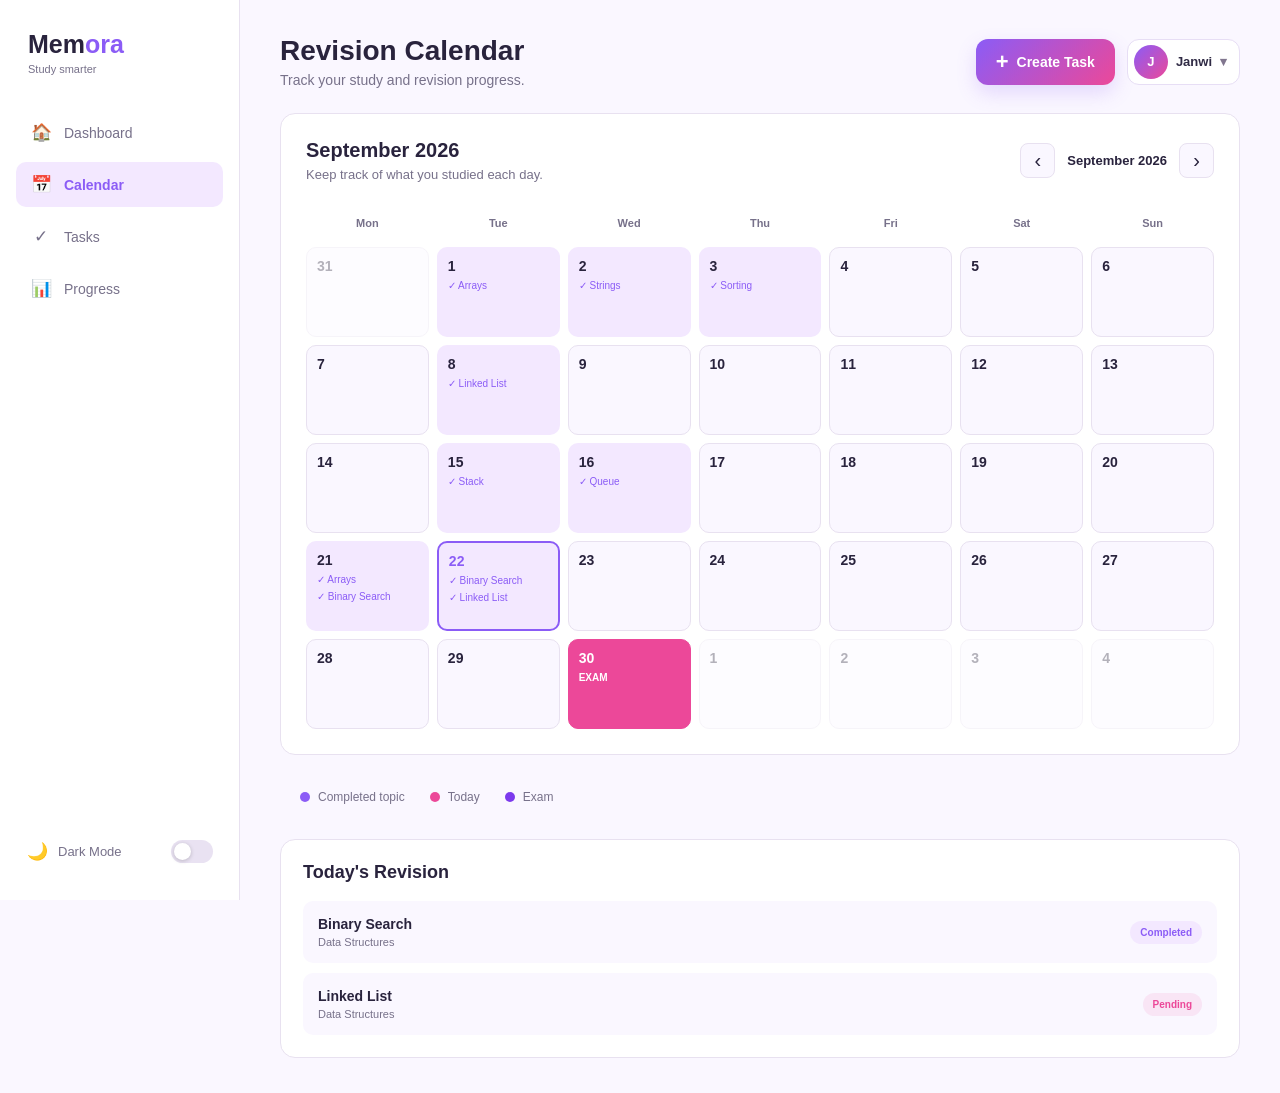
==== commit f466054b: "adding addtaskbutton globally" ====
--- a/calendar.html
+++ b/calendar.html
@@ -526,6 +526,7 @@
 
 
     <script src="script.js"></script>
+    <script src="task-system.js"></script>
 
 </body>
 
--- a/style.css
+++ b/style.css
@@ -2348,3 +2348,835 @@
     }
 
 }
+/* =========================================================
+   GLOBAL MEMORA HEADER
+   ========================================================= */
+
+.global-header-actions {
+    display: flex;
+    align-items: center;
+    justify-content: flex-end;
+    gap: 12px;
+    margin-left: auto;
+}
+
+.global-create-task-button {
+    border: none;
+    background: linear-gradient(135deg,
+            #8b5cf6,
+            #ec4899);
+
+    color: white;
+
+    height: 46px;
+
+    padding: 0 20px;
+
+    border-radius: 12px;
+
+    font-size: 14px;
+
+    font-weight: 700;
+
+    display: inline-flex;
+
+    align-items: center;
+
+    justify-content: center;
+
+    gap: 8px;
+
+    cursor: pointer;
+
+    box-shadow:
+        0 8px 20px rgba(139, 92, 246, 0.20);
+
+    transition:
+        transform 0.2s ease,
+        box-shadow 0.2s ease;
+}
+
+.global-create-task-button span {
+    font-size: 22px;
+
+    line-height: 1;
+}
+
+.global-create-task-button:hover {
+    transform: translateY(-2px);
+
+    box-shadow:
+        0 12px 25px rgba(139, 92, 246, 0.30);
+}
+
+.global-create-task-button:active {
+    transform: translateY(0);
+}
+
+
+/* =========================================================
+   PROFILE BUTTON
+   ========================================================= */
+
+.global-profile-button {
+    min-height: 46px;
+
+    border: 1px solid #e7def5;
+
+    background: white;
+
+    color: #302b45;
+
+    padding: 5px 12px 5px 6px;
+
+    border-radius: 12px;
+
+    display: inline-flex;
+
+    align-items: center;
+
+    gap: 8px;
+
+    cursor: pointer;
+
+    font-weight: 600;
+
+    transition:
+        background 0.2s ease,
+        border 0.2s ease,
+        transform 0.2s ease;
+}
+
+.global-profile-button:hover {
+    background: #faf7ff;
+
+    border-color: #cdb7ee;
+
+    transform: translateY(-1px);
+}
+
+.profile-avatar {
+    width: 34px;
+
+    height: 34px;
+
+    border-radius: 50%;
+
+    background:
+        linear-gradient(135deg,
+            #8b5cf6,
+            #ec4899);
+
+    color: white;
+
+    display: inline-flex;
+
+    align-items: center;
+
+    justify-content: center;
+
+    font-size: 13px;
+
+    font-weight: 800;
+}
+
+.profile-button-name {
+    font-size: 13px;
+}
+
+.profile-arrow {
+    font-size: 13px;
+
+    color: #81768f;
+}
+
+
+/* =========================================================
+   PROFILE DROPDOWN
+   ========================================================= */
+
+.memora-profile-menu {
+    position: fixed;
+
+    width: 250px;
+
+    background: white;
+
+    border: 1px solid #eadff5;
+
+    border-radius: 16px;
+
+    padding: 10px;
+
+    box-shadow:
+        0 20px 50px rgba(43, 32, 67, 0.16);
+
+    z-index: 10001;
+
+    opacity: 0;
+
+    visibility: hidden;
+
+    transform:
+        translateY(-8px) scale(0.98);
+
+    transition:
+        opacity 0.18s ease,
+        visibility 0.18s ease,
+        transform 0.18s ease;
+}
+
+.memora-profile-menu.show {
+    opacity: 1;
+
+    visibility: visible;
+
+    transform:
+        translateY(0) scale(1);
+}
+
+.profile-menu-header {
+    display: flex;
+
+    align-items: center;
+
+    gap: 12px;
+
+    padding: 10px;
+}
+
+.profile-menu-avatar {
+    width: 42px;
+
+    height: 42px;
+
+    border-radius: 50%;
+
+    background:
+        linear-gradient(135deg,
+            #8b5cf6,
+            #ec4899);
+
+    color: white;
+
+    display: flex;
+
+    align-items: center;
+
+    justify-content: center;
+
+    font-weight: 800;
+}
+
+.profile-menu-header strong {
+    display: block;
+
+    color: #302b45;
+
+    font-size: 14px;
+}
+
+.profile-menu-header span {
+    display: block;
+
+    color: #81768f;
+
+    font-size: 12px;
+
+    margin-top: 3px;
+}
+
+.profile-menu-divider {
+    height: 1px;
+
+    background: #eee8f5;
+
+    margin: 6px 0;
+}
+
+.memora-profile-menu button {
+    width: 100%;
+
+    border: none;
+
+    background: transparent;
+
+    text-align: left;
+
+    padding: 11px 12px;
+
+    border-radius: 9px;
+
+    color: #49415d;
+
+    cursor: pointer;
+
+    font-size: 14px;
+
+    transition:
+        background 0.2s ease;
+}
+
+.memora-profile-menu button:hover {
+    background: #f7f1ff;
+}
+
+.memora-profile-menu .profile-logout {
+    color: #dc4c67;
+}
+
+
+/* =========================================================
+   GLOBAL CREATE TASK MODAL
+   ========================================================= */
+
+.global-task-modal {
+    position: fixed;
+
+    inset: 0;
+
+    background:
+        rgba(28, 21, 43, 0.48);
+
+    display: flex;
+
+    align-items: center;
+
+    justify-content: center;
+
+    padding: 20px;
+
+    z-index: 10000;
+
+    opacity: 0;
+
+    visibility: hidden;
+
+    transition:
+        opacity 0.2s ease,
+        visibility 0.2s ease;
+}
+
+.global-task-modal.show {
+    opacity: 1;
+
+    visibility: visible;
+}
+
+.global-task-modal-box {
+    width: min(560px, 100%);
+
+    max-height: 90vh;
+
+    overflow-y: auto;
+
+    background: white;
+
+    border-radius: 22px;
+
+    padding: 28px;
+
+    box-shadow:
+        0 30px 80px rgba(25, 17, 40, 0.28);
+
+    transform:
+        translateY(20px) scale(0.97);
+
+    transition:
+        transform 0.2s ease;
+}
+
+.global-task-modal.show .global-task-modal-box {
+    transform:
+        translateY(0) scale(1);
+}
+
+.global-task-modal-header {
+    display: flex;
+
+    align-items: flex-start;
+
+    justify-content: space-between;
+
+    gap: 20px;
+
+    margin-bottom: 24px;
+}
+
+.global-modal-label {
+    color: #8b5cf6;
+
+    font-size: 11px;
+
+    font-weight: 800;
+
+    letter-spacing: 1.5px;
+
+    margin: 0 0 5px;
+}
+
+.global-task-modal-header h2 {
+    color: #302b45;
+
+    margin: 0;
+
+    font-size: 24px;
+}
+
+.global-task-modal-header p:last-child {
+    color: #81768f;
+
+    margin:
+        5px 0 0;
+
+    font-size: 13px;
+}
+
+.global-close-task {
+    width: 38px;
+
+    height: 38px;
+
+    border: none;
+
+    background: #f5effc;
+
+    color: #655a78;
+
+    border-radius: 10px;
+
+    font-size: 24px;
+
+    line-height: 1;
+
+    cursor: pointer;
+}
+
+.global-close-task:hover {
+    background: #ece2fa;
+
+    color: #4d4163;
+}
+
+
+/* =========================================================
+   FORM
+   ========================================================= */
+
+#globalTaskForm {
+    display: flex;
+
+    flex-direction: column;
+
+    gap: 16px;
+}
+
+.global-form-group {
+    display: flex;
+
+    flex-direction: column;
+
+    gap: 7px;
+
+    flex: 1;
+}
+
+.global-form-group label {
+    color: #4b435d;
+
+    font-size: 13px;
+
+    font-weight: 700;
+}
+
+.global-form-group input,
+.global-form-group select,
+.global-form-group textarea {
+    width: 100%;
+
+    box-sizing: border-box;
+
+    border: 1px solid #e4dced;
+
+    background: #fcfaff;
+
+    color: #302b45;
+
+    border-radius: 10px;
+
+    padding: 12px 13px;
+
+    font-family: inherit;
+
+    font-size: 14px;
+
+    outline: none;
+
+    transition:
+        border 0.2s ease,
+        box-shadow 0.2s ease;
+}
+
+.global-form-group input:focus,
+.global-form-group select:focus,
+.global-form-group textarea:focus {
+    border-color: #9b6bea;
+
+    box-shadow:
+        0 0 0 3px rgba(139,
+            92,
+            246,
+            0.10);
+}
+
+.global-form-group textarea {
+    resize: vertical;
+
+    min-height: 85px;
+}
+
+.global-form-row {
+    display: flex;
+
+    gap: 14px;
+}
+
+.global-form-actions {
+    display: flex;
+
+    justify-content: flex-end;
+
+    gap: 10px;
+
+    margin-top: 6px;
+}
+
+.global-cancel-task {
+    border: 1px solid #e3d9ed;
+
+    background: white;
+
+    color: #675d75;
+
+    border-radius: 10px;
+
+    padding: 11px 18px;
+
+    font-weight: 700;
+
+    cursor: pointer;
+}
+
+.global-save-task {
+    border: none;
+
+    background:
+        linear-gradient(135deg,
+            #8b5cf6,
+            #ec4899);
+
+    color: white;
+
+    border-radius: 10px;
+
+    padding: 11px 20px;
+
+    font-weight: 700;
+
+    cursor: pointer;
+
+    box-shadow:
+        0 8px 18px rgba(139,
+            92,
+            246,
+            0.20);
+}
+
+.global-task-error {
+    color: #d44763;
+
+    font-size: 13px;
+
+    min-height: 18px;
+}
+
+
+/* =========================================================
+   DASHBOARD TASKS
+   ========================================================= */
+
+.global-dashboard-task.completed h3,
+.global-task-row.completed h3 {
+    text-decoration: line-through;
+
+    opacity: 0.65;
+}
+
+.global-task-checkbox {
+    border: none;
+
+    width: 30px;
+
+    height: 30px;
+
+    border-radius: 50%;
+
+    background: #8b5cf6;
+
+    color: white;
+
+    cursor: pointer;
+
+    font-size: 15px;
+
+    display: flex;
+
+    align-items: center;
+
+    justify-content: center;
+
+    flex-shrink: 0;
+}
+
+.global-task-checkbox:not(:has(+ *)) {
+    outline: none;
+}
+
+.empty-task-message {
+    text-align: center;
+
+    padding: 25px;
+
+    color: #81768f;
+
+    font-size: 14px;
+}
+
+
+/* =========================================================
+   CALENDAR TASKS
+   ========================================================= */
+
+.global-calendar-tasks {
+    display: flex;
+
+    flex-direction: column;
+
+    gap: 3px;
+
+    margin-top: 5px;
+}
+
+.calendar-task-dot {
+    display: block;
+
+    font-size: 10px;
+
+    color: #7952cf;
+
+    white-space: nowrap;
+
+    overflow: hidden;
+
+    text-overflow: ellipsis;
+
+    max-width: 100%;
+}
+
+.calendar-task-dot.completed {
+    text-decoration: line-through;
+
+    opacity: 0.6;
+}
+
+
+/* =========================================================
+   TOAST
+   ========================================================= */
+
+.memora-toast {
+    position: fixed;
+
+    bottom: 25px;
+
+    right: 25px;
+
+    background: #302b45;
+
+    color: white;
+
+    padding: 13px 18px;
+
+    border-radius: 10px;
+
+    font-size: 13px;
+
+    font-weight: 600;
+
+    box-shadow:
+        0 12px 30px rgba(30,
+            20,
+            50,
+            0.2);
+
+    z-index: 11000;
+
+    opacity: 0;
+
+    transform:
+        translateY(10px);
+
+    pointer-events: none;
+
+    transition:
+        opacity 0.2s ease,
+        transform 0.2s ease;
+}
+
+.memora-toast.show {
+    opacity: 1;
+
+    transform:
+        translateY(0);
+}
+
+
+/* =========================================================
+   DARK MODE
+   ========================================================= */
+
+.dark-mode .global-profile-button {
+    background: #211c2c;
+
+    border-color: #403650;
+
+    color: #f5f1fa;
+}
+
+.dark-mode .global-profile-button:hover {
+    background: #2a2338;
+}
+
+.dark-mode .profile-button-name {
+    color: #f5f1fa;
+}
+
+.dark-mode .memora-profile-menu {
+    background: #211c2c;
+
+    border-color: #403650;
+}
+
+.dark-mode .profile-menu-header strong {
+    color: #f5f1fa;
+}
+
+.dark-mode .profile-menu-header span {
+    color: #aaa0b9;
+}
+
+.dark-mode .profile-menu-divider {
+    background: #403650;
+}
+
+.dark-mode .memora-profile-menu button {
+    color: #ddd5e6;
+}
+
+.dark-mode .memora-profile-menu button:hover {
+    background: #2d263b;
+}
+
+.dark-mode .global-task-modal-box {
+    background: #211c2c;
+}
+
+.dark-mode .global-task-modal-header h2 {
+    color: #f5f1fa;
+}
+
+.dark-mode .global-task-modal-header p:last-child {
+    color: #aaa0b9;
+}
+
+.dark-mode .global-close-task {
+    background: #30283e;
+
+    color: #ddd5e6;
+}
+
+.dark-mode .global-form-group label {
+    color: #ddd5e6;
+}
+
+.dark-mode .global-form-group input,
+.dark-mode .global-form-group select,
+.dark-mode .global-form-group textarea {
+    background: #2a2338;
+
+    border-color: #403650;
+
+    color: #f5f1fa;
+}
+
+.dark-mode .global-cancel-task {
+    background: #211c2c;
+
+    border-color: #403650;
+
+    color: #ddd5e6;
+}
+
+.dark-mode .empty-task-message {
+    color: #aaa0b9;
+}
+
+
+/* =========================================================
+   RESPONSIVE
+   ========================================================= */
+
+@media (max-width: 700px) {
+
+    .global-header-actions {
+        width: 100%;
+
+        margin-top: 15px;
+
+        justify-content: flex-start;
+    }
+
+    .global-create-task-button {
+        flex: 1;
+    }
+
+    .global-profile-button {
+        flex-shrink: 0;
+    }
+
+    .profile-button-name {
+        display: none;
+    }
+
+    .global-form-row {
+        flex-direction: column;
+
+        gap: 16px;
+    }
+
+    .global-task-modal-box {
+        padding: 20px;
+
+        border-radius: 18px;
+    }
+
+    .global-form-actions {
+        flex-direction: column-reverse;
+    }
+
+    .global-cancel-task,
+    .global-save-task {
+        width: 100%;
+    }
+
+}
